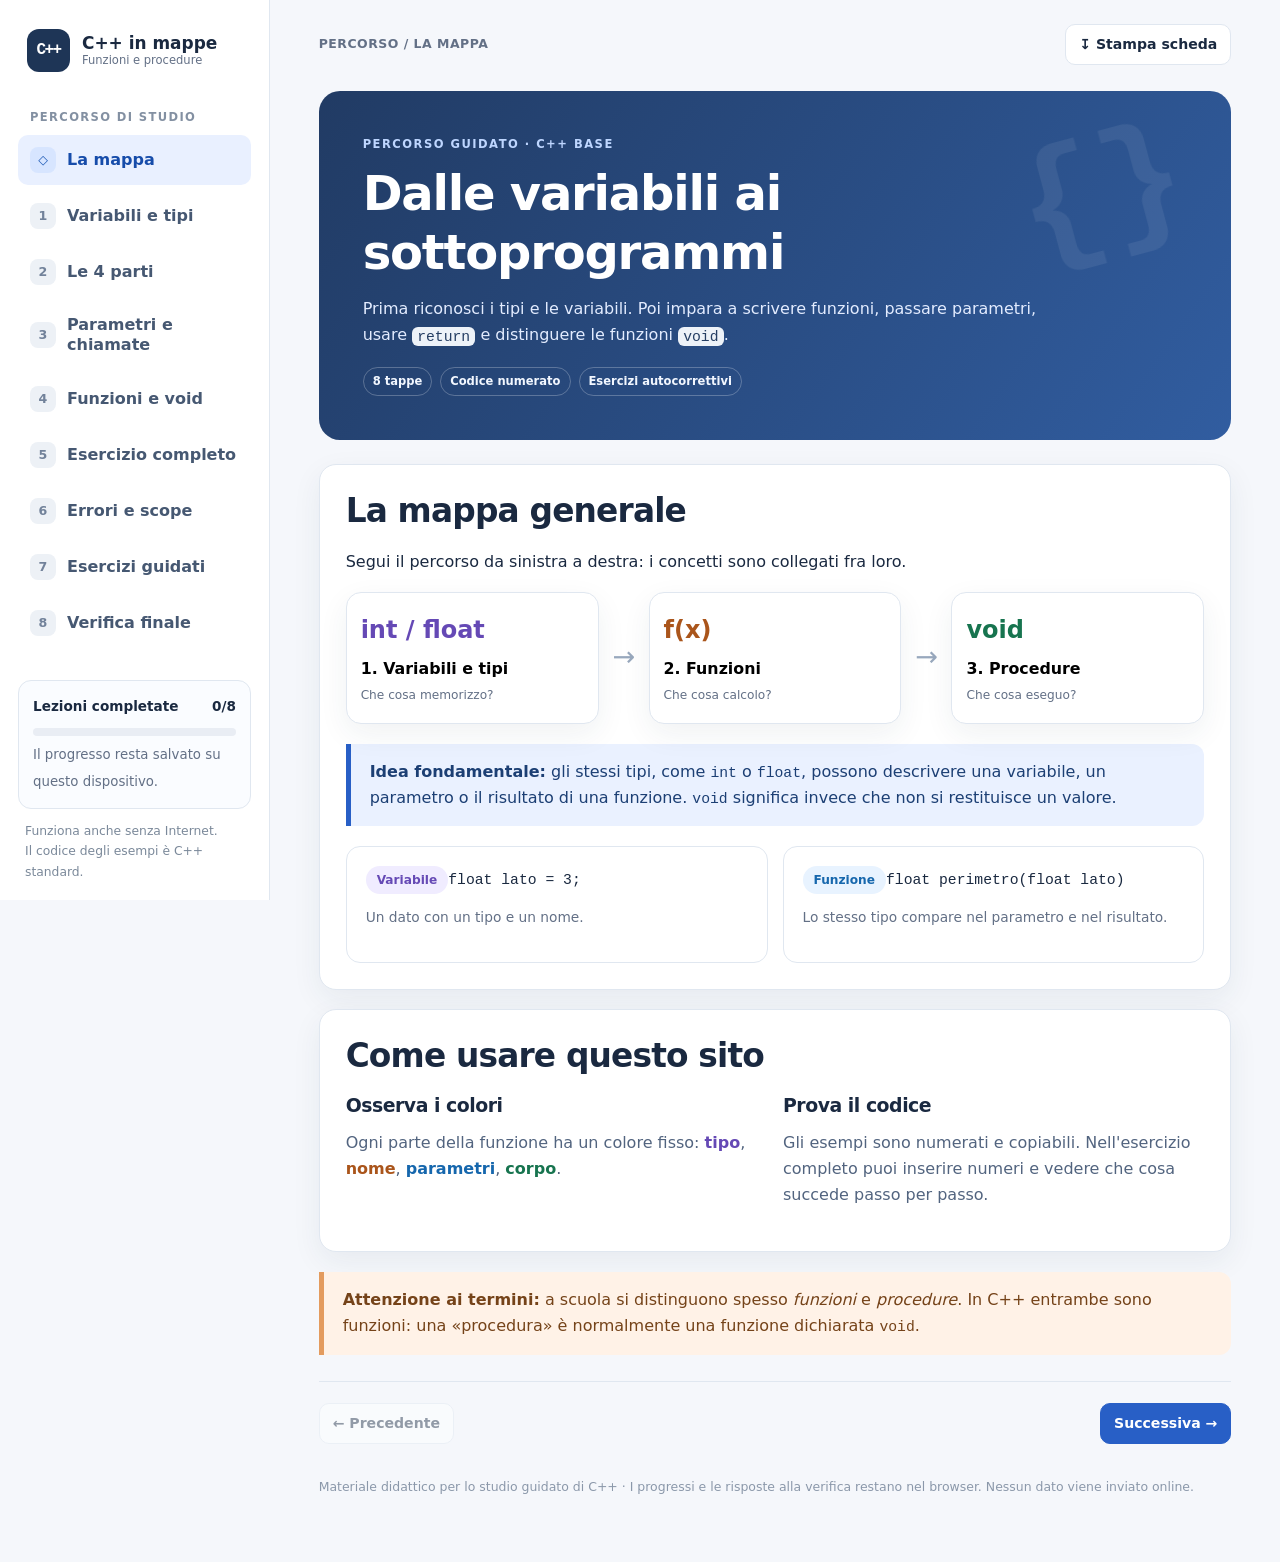
==== index.html @ d422c5aa "Pubblica guida didattica C++: variabili, funzioni e procedure" ====
<!doctype html>
<html lang="it">
<head>
<meta charset="utf-8">
<meta name="viewport" content="width=device-width, initial-scale=1">
<meta name="theme-color" content="#f7f9fc">
<meta name="description" content="Un percorso guidato di C++: variabili, tipi, funzioni, parametri e procedure void. Mappe, codice numerato ed esercizi.">
<title>C++ in mappe | Funzioni e procedure</title>
<style>
:root{--bg:#f5f7fb;--paper:#fff;--ink:#1a2940;--muted:#637086;--stroke:#e0e7f0;--shadow:0 10px 30px rgba(37,54,81,.065);--accent:#285fc6;--accent-soft:#e9f0ff;--purple:#6549b5;--purple-soft:#f0ecff;--orange:#aa551b;--orange-soft:#fff1e5;--blue:#1667ad;--blue-soft:#e8f3ff;--green:#17744f;--green-soft:#e5f7ee;--red:#aa3447;--red-soft:#ffedf0;--code:#18253b;--code-ink:#ecf2ff;--radius:17px}
*{box-sizing:border-box}html{scroll-behavior:smooth}body{margin:0;background:var(--bg);color:var(--ink);font:16px/1.65 system-ui,-apple-system,"Segoe UI",Arial,sans-serif}button,input{font:inherit}button{cursor:pointer}button:focus-visible,a:focus-visible,summary:focus-visible,input:focus-visible{outline:3px solid #72a0ff;outline-offset:3px}a{color:var(--accent)}p{margin:0 0 1em}h1,h2,h3{line-height:1.23;letter-spacing:-.025em}h1{font-size:clamp(2rem,4vw,3rem);margin:.2em 0 .3em}h2{font-size:clamp(1.52rem,2.6vw,2.05rem);margin:0 0 .55em}h3{font-size:1.18rem;margin:0 0 .65em}small{color:var(--muted)}code{font-family:ui-monospace,SFMono-Regular,Consolas,"Liberation Mono",monospace;font-size:.92em}p code,li code,.tip code{padding:.13em .35em;background:#edf2f8;border-radius:6px;color:#253e63}strong{font-weight:750}
.layout{display:grid;grid-template-columns:270px minmax(0,1fr);min-height:100vh;max-width:1640px;margin:auto}.sidebar{background:#fff;border-right:1px solid var(--stroke);position:sticky;top:0;height:100vh;display:flex;flex-direction:column;padding:25px 18px 18px;overflow:auto}.brand{display:flex;align-items:center;gap:12px;font-weight:800;font-size:1.06rem;line-height:1.2;padding:4px 9px 18px}.logo{display:grid;place-items:center;background:#1e3556;color:#fff;border-radius:12px;width:43px;height:43px;font-family:ui-monospace,Consolas,monospace;font-size:1rem;letter-spacing:-.1em}.muted{color:var(--muted)}.eyebrow{text-transform:uppercase;letter-spacing:.13em;color:#577093;font-size:.72rem;font-weight:850}.menu-label{padding:18px 12px 8px;font-size:.72rem;letter-spacing:.12em;color:#8390a2;font-weight:800;text-transform:uppercase}.nav{display:grid;gap:6px}.nav-button{border:0;background:transparent;color:#465872;width:100%;text-align:left;padding:12px 12px;display:flex;gap:11px;align-items:center;border-radius:10px;line-height:1.28;font-weight:650}.nav-button:hover{background:#f0f4fa}.nav-button[aria-current="page"]{background:var(--accent-soft);color:#164caa}.step-num{display:grid;place-items:center;flex:none;border-radius:8px;background:#edf1f6;width:26px;height:26px;font-size:.79rem;color:#72829a;font-weight:800}.nav-button[aria-current="page"] .step-num{background:#d7e5ff;color:#1c59b5}.nav-button.done .step-num{background:#dff6e8;color:#197345}.progress-card{margin-top:auto;border:1px solid var(--stroke);border-radius:13px;padding:14px;background:#fafcff}.progress-head{display:flex;justify-content:space-between;align-items:center;font-size:.85rem;font-weight:750}.meter{height:8px;background:#e9edf4;border-radius:20px;overflow:hidden;margin:11px 0 5px}.meter>span{display:block;background:linear-gradient(90deg,#5489ec,#24a67d);height:100%;width:0;transition:width .25s}.sidebar-bottom{font-size:.77rem;padding:12px 7px 0;color:#7b899a}
.main{min-width:0;padding:22px clamp(16px,3.8vw,65px) 65px}.topbar{height:45px;display:flex;align-items:center;justify-content:space-between;gap:14px;max-width:1010px;margin:0 auto 24px}.breadcrumbs{font-size:.78rem;color:var(--muted);font-weight:700;letter-spacing:.04em}.button[hidden]{display:none!important}.button{border:1px solid var(--stroke);background:#fff;color:var(--ink);border-radius:10px;padding:8px 13px;font-weight:700;font-size:.88rem;display:inline-flex;align-items:center;justify-content:center;gap:8px}.button:hover{border-color:#95b0db;background:#f8fbff}.button.primary{background:#285fc6;color:#fff;border-color:#285fc6}.button.primary:hover{background:#1c4eaa}.button.soft{background:var(--accent-soft);color:#174eac;border-color:transparent}.button.success{background:#e4f8eb;border-color:#afe0be;color:#166c41}.button:disabled{opacity:.45;cursor:not-allowed}.content{max-width:1010px;margin:auto}.lesson[hidden]{display:none}.hero{background:linear-gradient(125deg,#213b64,#315da0);border-radius:21px;padding:clamp(22px,4vw,44px);color:#fff;position:relative;overflow:hidden;margin-bottom:24px}.hero:after{content:"{}";font:700 140px/1 ui-monospace,Consolas,monospace;opacity:.07;position:absolute;right:5%;top:10%;transform:rotate(-15deg);pointer-events:none}.hero .eyebrow{color:#bed6ff}.hero h1{max-width:700px}.hero p{max-width:680px;color:#e3ecff;margin:0}.hero.plain{background:#fff;color:var(--ink);border:1px solid var(--stroke);box-shadow:var(--shadow)}.hero.plain .eyebrow{color:#5578ac}.hero.plain p{color:var(--muted)}.hero.plain:after{color:#315da0}.tag-row{display:flex;gap:8px;flex-wrap:wrap;margin-top:18px}.tag{font-size:.72rem;font-weight:750;display:inline-block;border:1px solid rgba(255,255,255,.25);padding:4px 9px;border-radius:20px;color:#f2f7ff}.hero.plain .tag{border-color:#d5e1f3;color:#4c648b}
.card{background:var(--paper);border:1px solid var(--stroke);border-radius:var(--radius);padding:clamp(16px,2.6vw,26px);box-shadow:var(--shadow);margin:0 0 19px}.card>p:last-child{margin-bottom:0}.card.subtle{background:#fbfcfe}.card h3+ p{color:#52647f}.card-grid{display:grid;grid-template-columns:repeat(2,minmax(0,1fr));gap:16px}.card-grid>.card{margin:0}.strip{border-left:5px solid var(--accent);padding:15px 19px;background:#eaf1ff;border-radius:0 12px 12px 0;margin:20px 0;color:#1c3f74}.strip.orange{border-left-color:#e39b5e;background:#fff2e7;color:#754319}.strip.green{border-left-color:#3ca879;background:#e9f8ef;color:#235c40}.strip.red{border-left-color:#d26a79;background:#fff0f2;color:#873648}.strip p:last-child{margin:0}.section-kicker{font-size:.8rem;font-weight:850;color:#647999;letter-spacing:.06em;margin:24px 0 8px;text-transform:uppercase}.section-title{margin:22px 0 15px}.flowmap{display:grid;grid-template-columns:1fr 36px 1fr 36px 1fr;align-items:stretch;gap:7px}.mapnode{border:1px solid var(--stroke);border-radius:15px;padding:17px 14px;background:#fff;text-align:center;display:flex;flex-direction:column;justify-content:center;min-height:132px;text-decoration:none;box-shadow:var(--shadow);transition:transform .15s,border-color .15s}.mapnode:hover{transform:translateY(-3px);border-color:#93b3e6}.mapnode b{font-size:.99rem;margin:5px 0}.mapnode small{line-height:1.4;font-size:.76rem}.mapicon{font-size:1.5rem;font-weight:800}.arrow{display:grid;place-items:center;font-size:1.7rem;color:#98a8bd}.two-branches{display:grid;grid-template-columns:1fr 1fr;gap:15px}.branch{border:1px solid var(--stroke);border-radius:14px;padding:19px;background:#fff}.branch .pill{margin-bottom:12px}.pill{display:inline-block;border-radius:99px;padding:4px 11px;font-size:.76rem;font-weight:800}.pill.purple{background:var(--purple-soft);color:var(--purple)}.pill.orange{background:var(--orange-soft);color:var(--orange)}.pill.blue{background:var(--blue-soft);color:var(--blue)}.pill.green{background:var(--green-soft);color:var(--green)}.pill.red{background:var(--red-soft);color:var(--red)}
.type-row{display:grid;grid-template-columns:115px 1fr 1.1fr;gap:10px;align-items:center;padding:11px 0;border-top:1px solid var(--stroke);font-size:.91rem}.type-row:first-of-type{border-top:0}.type-name{font:750 .98rem ui-monospace,Consolas,monospace;color:var(--purple)}.type-row code{color:#3f5574;word-break:break-word}.compare-table{width:100%;border-collapse:collapse;font-size:.93rem}.compare-table th{text-align:left;color:#60738d;padding:11px;background:#f2f5fa}.compare-table td{padding:11px;border-bottom:1px solid var(--stroke);vertical-align:top}.compare-table tr:last-child td{border:0}.compare-table th:first-child{border-radius:8px 0 0 8px}.compare-table th:last-child{border-radius:0 8px 8px 0}
.code-panel{background:var(--code);color:var(--code-ink);border-radius:13px;overflow:hidden;margin:14px 0;min-width:0}.code-toolbar{display:flex;align-items:center;justify-content:space-between;gap:12px;border-bottom:1px solid #34435d;padding:9px 14px;color:#b3c2da;font:.76rem ui-monospace,Consolas,monospace}.copy-btn{border:1px solid #50617c;background:#2c3d58;color:#ecf2ff;padding:5px 9px;border-radius:7px;font:700 .75rem system-ui,sans-serif}.copy-btn:hover{background:#405676}.code-scroll{overflow:auto;padding:11px 0 13px}.code-lines{display:table;min-width:100%;border-spacing:0;font: .88rem/1.73 ui-monospace,SFMono-Regular,Consolas,"Liberation Mono",monospace;tab-size:4}.code-line{display:table-row}.code-line .line-no{display:table-cell;user-select:none;text-align:right;min-width:49px;padding:0 15px 0 8px;color:#7d90ad;border-right:1px solid #34435d}.code-line .code-text{display:table-cell;padding:0 22px 0 17px;white-space:pre}.code-line.hl .code-text{background:rgba(91,148,255,.14);box-shadow:inset 3px 0 #79a7ff}.syntax-type{color:#d6b1ff}.syntax-kw{color:#ffb879}.syntax-fn{color:#80d7f3}.syntax-num{color:#ffd278}.syntax-string{color:#b8e889}.syntax-comment{color:#8ea0ba;font-style:italic}.syntax-pre{color:#ffc38c}
.anatomy{overflow-x:auto;padding:13px 0}.signature{font:700 clamp(.89rem,1.85vw,1.28rem)/2 ui-monospace,Consolas,monospace;white-space:nowrap;display:inline-flex;align-items:center;gap:6px}.sig-piece{border-radius:9px;padding:4px 8px;display:inline-block}.sig-piece small{font:800 .7rem system-ui,sans-serif;margin:0 6px 0 0;background:#fff;border-radius:5px;padding:2px 6px}.sig-return{background:var(--purple-soft);color:var(--purple)}.sig-name{background:var(--orange-soft);color:var(--orange)}.sig-params{background:var(--blue-soft);color:var(--blue)}.sig-body{background:var(--green-soft);color:var(--green)}.anatomy-legend{display:grid;grid-template-columns:repeat(2,minmax(0,1fr));gap:12px;margin:15px 0 0}.legend-item{padding:12px;border:1px solid var(--stroke);border-radius:11px;background:#fff}.legend-item strong{display:block;margin-bottom:3px}.legend-item p{font-size:.86rem;margin:0;color:#596b84}.icon-index{display:inline-grid;place-items:center;width:25px;height:25px;border-radius:8px;font-weight:800;font-size:.79rem;margin-right:7px}.legend-purple .icon-index{color:var(--purple);background:var(--purple-soft)}.legend-orange .icon-index{color:var(--orange);background:var(--orange-soft)}.legend-blue .icon-index{color:var(--blue);background:var(--blue-soft)}.legend-green .icon-index{color:var(--green);background:var(--green-soft)}
.trace{display:flex;flex-wrap:wrap;gap:8px;align-items:center;margin:15px 0}.trace span{border:1px solid var(--stroke);padding:9px 12px;border-radius:9px;background:#fff;font-size:.83rem;font-weight:750}.trace .arr{background:transparent;border:0;color:#8ca0bb;padding:2px;font-size:1.35rem}.trace strong{color:#0d6196}.twin-code{display:grid;grid-template-columns:minmax(0,1fr) minmax(0,1fr);gap:16px}.twin-code .code-panel{margin-top:6px}.twin-code .code-lines{font-size:.79rem}.twin-code>.card{min-width:0}.notice{font-size:.86rem;color:var(--muted)}
.checklist{margin:8px 0;padding-left:23px}.checklist li{margin:9px 0}.callout-symbol{font-size:1.05rem;font-weight:900;margin-right:8px}.faq details,.exercise details{border:1px solid var(--stroke);border-radius:12px;background:#fff;margin:9px 0;overflow:hidden}.faq summary,.exercise summary{cursor:pointer;padding:13px 15px;font-weight:750;list-style:none;display:flex;justify-content:space-between;gap:12px}.faq summary::-webkit-details-marker,.exercise summary::-webkit-details-marker{display:none}.faq summary::after,.exercise summary::after{content:"＋";color:#6984ac;font-weight:850}.faq details[open] summary::after,.exercise details[open] summary::after{content:"−"}.faq details>div,.exercise details>div{padding:0 15px 14px;color:#4e617d}.example-step{display:flex;gap:12px;margin:15px 0}.round-num{display:grid;place-items:center;flex:none;width:32px;height:32px;background:#e8efff;color:#1d54b0;border-radius:10px;font-weight:850}.example-step p{margin:4px 0 0;color:#52647e}
.sim-form{display:grid;grid-template-columns:repeat(2,1fr) auto;gap:12px;align-items:end}.sim-form label{display:grid;gap:5px;color:#52647e;font-size:.83rem;font-weight:760}.sim-form input{background:#fff;border:1px solid #bfcad9;border-radius:9px;padding:10px;width:100%;min-width:0}.sim-output{margin-top:15px;border:1px dashed #a7bad6;background:#f5f9ff;border-radius:11px;padding:16px;min-height:72px}.sim-output code{display:block;line-height:1.7}.exercise-num{color:#5674a7;font-weight:850;font-size:.78rem;text-transform:uppercase;letter-spacing:.08em;margin-bottom:7px}.exercise{margin:16px 0;padding:20px;background:#fff;border:1px solid var(--stroke);border-radius:14px}.exercise h3{margin-bottom:8px}.exercise details>div .code-panel{margin-top:5px}.answers{display:grid;gap:14px}.quiz-card{border:1px solid var(--stroke);border-radius:14px;background:#fff;padding:18px}.quiz-card h3{font-size:1.02rem;line-height:1.5}.answers-group{display:grid;gap:8px}.answer{width:100%;border:1px solid #d5dfeb;background:#fff;color:#334966;padding:11px 12px;text-align:left;border-radius:10px;display:flex;align-items:flex-start;gap:10px;line-height:1.45}.answer:hover:not(:disabled){border-color:#739ad4;background:#f5f9ff}.answer .letter{flex:none;border-radius:6px;background:#eef2f8;font-weight:850;font-size:.78rem;width:23px;height:23px;display:grid;place-items:center}.answer.selected.good{border-color:#6fb78d;background:#e9f8ef;color:#1b6440}.answer.selected.bad{border-color:#d69aa4;background:#fff0f2;color:#8b3040}.answer.correct-unselected{border-color:#b9ddc7;border-style:dashed}.feedback{margin:12px 0 0;font-size:.86rem;font-weight:650}.feedback.good{color:#19734c}.feedback.bad{color:#a03948}.score{padding:15px;background:#eaf3ff;border-radius:12px;display:none;margin:14px 0;font-weight:750}.score.visible{display:block}.lesson-actions{display:flex;justify-content:space-between;gap:12px;flex-wrap:wrap;align-items:center;border-top:1px solid var(--stroke);padding:21px 0;margin-top:26px}.lesson-actions .right{display:flex;gap:10px;flex-wrap:wrap}.footnote{color:#8b98aa;font-size:.78rem;margin:12px 0 0}.hidden{display:none!important}
@media(max-width:1030px){.layout{grid-template-columns:215px minmax(0,1fr)}.sidebar{padding:21px 10px}.main{padding:19px 19px 48px}.card-grid{gap:12px}.flowmap{grid-template-columns:1fr 25px 1fr 25px 1fr}}@media(max-width:760px){.layout{display:block}.sidebar{position:sticky;z-index:5;top:0;height:auto;overflow:visible;padding:8px 12px;border-bottom:1px solid var(--stroke);box-shadow:0 3px 16px rgba(18,33,55,.06)}.brand{padding:3px 2px 8px;font-size:.93rem}.logo{height:33px;width:33px;border-radius:9px}.menu-label,.sidebar-bottom,.progress-card{display:none}.nav{display:flex;overflow-x:auto;gap:5px;scrollbar-width:thin;padding-bottom:3px}.nav-button{min-width:max-content;padding:9px 10px;font-size:.78rem}.step-num{width:20px;height:20px;font-size:.7rem}.main{padding:14px 13px 44px}.topbar{margin-bottom:12px}.breadcrumbs{font-size:.7rem}.hero{margin-bottom:15px;border-radius:16px}.hero:after{font-size:96px;top:20%}.card{margin-bottom:13px}.card-grid,.twin-code{grid-template-columns:1fr}.flowmap{display:flex;flex-direction:column;gap:6px}.mapnode{min-height:82px}.arrow{transform:rotate(90deg)}.anatomy-legend,.two-branches{grid-template-columns:1fr}.compare-table{display:block;max-width:100%;overflow-x:auto}.compare-table th,.compare-table td{min-width:112px}.type-row{grid-template-columns:85px 1fr;gap:4px}.type-row code{grid-column:2}.sim-form{grid-template-columns:1fr 1fr}.sim-form button{grid-column:1/-1}.signature{font-size:.82rem;gap:3px}.sig-piece{padding:3px 5px}.sig-piece small{margin-right:3px;padding:1px 4px}.lesson-actions .right{width:100%}.lesson-actions .right button{flex:1}.code-lines{font-size:.79rem}.hero.plain:after{display:none}}@media(prefers-reduced-motion:reduce){html{scroll-behavior:auto}*{transition:none!important}}
</style>
</head>
<body>
<div class="layout">
<aside class="sidebar" aria-label="Navigazione delle lezioni">
  <div class="brand"><div class="logo" aria-hidden="true">C++</div><div>C++ in mappe <div class="muted" style="font-size:.72rem;font-weight:500">Funzioni e procedure</div></div></div>
  <div class="menu-label">Percorso di studio</div>
  <nav class="nav" id="nav"></nav>
  <div class="progress-card"><div class="progress-head"><span>Lezioni completate</span><span id="progressText">0/8</span></div><div class="meter"><span id="progressBar"></span></div><small>Il progresso resta salvato su questo dispositivo.</small></div>
  <div class="sidebar-bottom">Funziona anche senza Internet.<br>Il codice degli esempi è C++ standard.</div>
</aside>
<main class="main"><div class="topbar"><span class="breadcrumbs" id="crumb">PERCORSO / MAPPA</span><button class="button" id="printBtn" type="button" title="Stampa o salva come PDF">↧ Stampa scheda</button></div>
<div class="content">
<section class="lesson" id="lesson-mappa" data-title="La mappa" data-short="La mappa">
 <div class="hero"><div class="eyebrow">Percorso guidato · C++ base</div><h1>Dalle variabili ai sottoprogrammi</h1><p>Prima riconosci i tipi e le variabili. Poi impara a scrivere funzioni, passare parametri, usare <code>return</code> e distinguere le funzioni <code>void</code>.</p><div class="tag-row"><span class="tag">8 tappe</span><span class="tag">Codice numerato</span><span class="tag">Esercizi autocorrettivi</span></div></div>
 <div class="card"><h2>La mappa generale</h2><p>Segui il percorso da sinistra a destra: i concetti sono collegati fra loro.</p>
 <div class="flowmap"><button class="mapnode" type="button" data-go="variabili"><span class="mapicon" style="color:var(--purple)">int / float</span><b>1. Variabili e tipi</b><small>Che cosa memorizzo?</small></button><div class="arrow" aria-hidden="true">→</div><button class="mapnode" type="button" data-go="anatomia"><span class="mapicon" style="color:var(--orange)">f(x)</span><b>2. Funzioni</b><small>Che cosa calcolo?</small></button><div class="arrow" aria-hidden="true">→</div><button class="mapnode" type="button" data-go="procedure"><span class="mapicon" style="color:var(--green)">void</span><b>3. Procedure</b><small>Che cosa eseguo?</small></button></div>
 <div class="strip"><strong>Idea fondamentale:</strong> gli stessi tipi, come <code>int</code> o <code>float</code>, possono descrivere una variabile, un parametro o il risultato di una funzione. <code>void</code> significa invece che non si restituisce un valore.</div>
 <div class="two-branches"><div class="branch"><span class="pill purple">Variabile</span><code>float lato = 3;</code><p class="notice">Un dato con un tipo e un nome.</p></div><div class="branch"><span class="pill blue">Funzione</span><code>float perimetro(float lato)</code><p class="notice">Lo stesso tipo compare nel parametro e nel risultato.</p></div></div></div>
 <div class="card"><h2>Come usare questo sito</h2><div class="card-grid"><div><h3>Osserva i colori</h3><p>Ogni parte della funzione ha un colore fisso: <strong style="color:var(--purple)">tipo</strong>, <strong style="color:var(--orange)">nome</strong>, <strong style="color:var(--blue)">parametri</strong>, <strong style="color:var(--green)">corpo</strong>.</p></div><div><h3>Prova il codice</h3><p>Gli esempi sono numerati e copiabili. Nell'esercizio completo puoi inserire numeri e vedere che cosa succede passo per passo.</p></div></div></div>
 <div class="strip orange"><strong>Attenzione ai termini:</strong> a scuola si distinguono spesso <em>funzioni</em> e <em>procedure</em>. In C++ entrambe sono funzioni: una «procedura» è normalmente una funzione dichiarata <code>void</code>.</div>
</section>

<section class="lesson" id="lesson-variabili" data-title="Variabili e tipi" data-short="Variabili e tipi" hidden>
 <div class="hero plain"><div class="eyebrow">Tappa 1 di 8</div><h1>Variabili e tipi</h1><p>Il tipo indica quale genere di dato contiene una variabile. Il nome serve per ritrovarla nel programma.</p></div>
 <div class="card"><h2>Come si dichiara una variabile?</h2><div class="signature" aria-label="tipo, nome, uguale valore, punto e virgola"><span class="sig-piece sig-return"><small>1</small>float</span><span class="sig-piece sig-name"><small>2</small>lato</span><span> = 3.0f;</span></div><div class="anatomy-legend"><div class="legend-item legend-purple"><strong><span class="icon-index">1</span> Tipo</strong><p><code>float</code> indica un numero decimale.</p></div><div class="legend-item legend-orange"><strong><span class="icon-index">2</span> Nome</strong><p><code>lato</code> è il nome scelto per la variabile.</p></div></div><div class="strip green"><strong>Una sola dichiarazione nello stesso ambito:</strong> non puoi scrivere due volte <code>float lato;</code> nello stesso blocco. Puoi invece cambiarne il valore con <code>lato = 5.0f;</code>.</div></div>
 <div class="card"><h2>I tipi principali</h2><p>Tutti questi tipi possono essere usati per <strong>variabili</strong>, <strong>parametri</strong> e, quando appropriato, <strong>valori di ritorno</strong>.</p>
 <div class="type-row"><span class="type-name">int</span><span>Numero intero</span><code>int eta = 16;</code></div>
 <div class="type-row"><span class="type-name">float</span><span>Numero decimale</span><code>float lato = 3.5f;</code></div>
 <div class="type-row"><span class="type-name">double</span><span>Decimale con più precisione</span><code>double prezzo = 12.75;</code></div>
 <div class="type-row"><span class="type-name">bool</span><span>Vero o falso</span><code>bool acceso = true;</code></div>
 <div class="type-row"><span class="type-name">char</span><span>Un carattere</span><code>char iniziale = 'A';</code></div>
 <div class="type-row"><span class="type-name">string</span><span>Testo</span><code>string nome = "Luca";</code></div>
 <div class="strip"><code>string</code> richiede <code>#include &lt;string&gt;</code> e, negli esempi, <code>using namespace std;</code> oppure il nome completo <code>std::string</code>. Le stringhe usano doppi apici; i <code>char</code> apici singoli.</div></div>
 <div class="card"><h2>Dichiarazioni e assegnazioni</h2><div class="code-mount" data-code="variabili"></div><p>La virgola consente di dichiarare più variabili dello stesso tipo. Per iniziare è spesso più leggibile scriverne una per riga.</p></div>
 <div class="card"><h2>Il collegamento con le funzioni</h2><div class="compare-table-wrap"><table class="compare-table"><thead><tr><th>Ruolo</th><th>Esempio</th><th>Che cosa significa</th></tr></thead><tbody><tr><td>Variabile</td><td><code>float lato;</code></td><td>Conserva un numero.</td></tr><tr><td>Parametro</td><td><code>float lato</code></td><td>Riceve un numero quando chiami la funzione.</td></tr><tr><td>Risultato</td><td><code>float perimetro(...)</code></td><td>La funzione restituisce un numero.</td></tr></tbody></table></div></div>
</section>

<section class="lesson" id="lesson-anatomia" data-title="Le 4 parti della funzione" data-short="Le 4 parti" hidden>
 <div class="hero plain"><div class="eyebrow">Tappa 2 di 8</div><h1>Le 4 parti di una funzione</h1><p>Una funzione è un blocco di codice con un nome: quando la chiami, esegue un compito.</p></div>
 <div class="card"><h2>Impara a riconoscerle</h2><div class="anatomy"><div class="signature"><span class="sig-piece sig-return"><small>1</small>float</span><span class="sig-piece sig-name"><small>2</small>perimetro</span><span class="sig-piece sig-params"><small>3</small>(float lato)</span><span class="sig-piece sig-body"><small>4</small>{ ... }</span></div></div>
 <div class="anatomy-legend"><div class="legend-item legend-purple"><strong><span class="icon-index">1</span> Tipo restituito</strong><p>Che tipo di valore arriva all'esterno: qui <code>float</code>.</p></div><div class="legend-item legend-orange"><strong><span class="icon-index">2</span> Nome</strong><p>Serve a chiamare la funzione: <code>perimetro</code>.</p></div><div class="legend-item legend-blue"><strong><span class="icon-index">3</span> Parametri formali</strong><p>Sono gli ingressi, indicati come <code>tipo nome</code>, separati da virgole.</p></div><div class="legend-item legend-green"><strong><span class="icon-index">4</span> Corpo</strong><p>È il codice tra <code>{</code> e <code>}</code>; se necessario usa <code>return</code>.</p></div></div></div>
 <div class="card"><h2>Esempio: perimetro di un triangolo equilatero</h2><div class="code-mount" data-code="perimetro"></div><div class="trace"><span>Chiamata: <code>perimetro(4.0f)</code></span><span class="arr">→</span><span><code>lato = 4</code></span><span class="arr">→</span><span><code>return 4 * 3</code></span><span class="arr">→</span><span><strong>12</strong></span></div><div class="strip green"><code>return</code> restituisce un valore alla parte di programma che ha chiamato la funzione. Non lo stampa automaticamente.</div></div>
 <div class="card"><h2>Posso usare altri tipi?</h2><p>Sì. Il tipo scritto prima del nome dice quale valore restituirà la funzione.</p><div class="code-mount" data-code="tipiFunzioni"></div><p class="notice">Nota: <code>string</code> è un tipo della libreria standard; <code>void</code> è utilizzato per funzioni che non restituiscono un valore.</p></div>
</section>

<section class="lesson" id="lesson-parametri" data-title="Parametri e chiamate" data-short="Parametri e chiamate" hidden>
 <div class="hero plain"><div class="eyebrow">Tappa 3 di 8</div><h1>Parametri formali e argomenti</h1><p>La funzione definisce quali dati ricevere. La chiamata fornisce i valori effettivi.</p></div>
 <div class="card"><h2>Due nomi diversi per due ruoli</h2><div class="two-branches"><div class="branch"><span class="pill blue">Nella definizione</span><div><code>float perimetro(float lato)</code></div><p class="notice"><code>lato</code> è il <strong>parametro formale</strong>.</p></div><div class="branch"><span class="pill orange">Nella chiamata</span><div><code>perimetro(5.0f)</code></div><p class="notice"><code>5.0f</code> è l'<strong>argomento</strong> (o parametro attuale).</p></div></div>
 <div class="trace"><span>Argomento <code>5.0f</code></span><span class="arr">→</span><span>Parametro <code>lato</code> riceve 5</span><span class="arr">→</span><span>Risultato <code>15</code></span></div>
 <p>Nel normale <strong>passaggio per valore</strong>, una copia del valore dell'argomento viene assegnata al parametro: modificare il parametro non modifica la variabile originale.</p></div>
 <div class="card"><h2>Da zero a più parametri</h2><div class="code-mount" data-code="parametri"></div><div class="strip"><strong>Regola:</strong> nella definizione ogni parametro richiede il suo tipo: <code>int somma(int a, int b)</code> è corretto; <code>int somma(int a, b)</code> non lo è.</div></div>
 <div class="card"><h2>Dove scrivo la funzione?</h2><p>Puoi <strong>definirla prima di <code>main</code></strong>, oppure scrivere il <strong>prototipo</strong> prima di <code>main</code> e la definizione dopo.</p><div class="code-mount" data-code="prototipo"></div><p><strong>Prototipo:</strong> termina con <code>;</code> e non contiene il corpo. <strong>Definizione:</strong> contiene <code>{ ... }</code>.</p></div>
</section>

<section class="lesson" id="lesson-procedure" data-title="Funzioni e procedure" data-short="Funzioni e void" hidden>
 <div class="hero plain"><div class="eyebrow">Tappa 4 di 8</div><h1>Funzione o «procedura»?</h1><p>Nella terminologia scolastica una funzione restituisce un valore, mentre una procedura esegue azioni. In C++ la «procedura» si scrive come funzione <code>void</code>.</p></div>
 <div class="twin-code"><div class="card"><span class="pill purple">Restituisce un valore</span><h3>Funzione <code>float</code></h3><div class="code-mount" data-code="soloFunzione"></div><p class="notice">Puoi usare il risultato in una variabile o in un'espressione.</p></div><div class="card"><span class="pill green">Non restituisce valori</span><h3>Funzione <code>void</code></h3><div class="code-mount" data-code="soloProcedura"></div><p class="notice">Stampa direttamente il risultato. Non può essere usata come se producesse un numero.</p></div></div>
 <div class="card"><h2>Qual è la differenza vera?</h2><table class="compare-table"><thead><tr><th></th><th>Funzione con risultato</th><th>Funzione <code>void</code></th></tr></thead><tbody><tr><td>Tipo</td><td><code>float</code>, <code>int</code>, ...</td><td><code>void</code></td></tr><tr><td>Risultato con <code>return</code></td><td>Restituisce il valore</td><td>Non restituisce un valore</td></tr><tr><td>Può usare <code>cout</code>?</td><td>Sì</td><td>Sì</td></tr><tr><td>Può avere parametri?</td><td>Sì, anche zero</td><td>Sì, anche zero</td></tr><tr><td>Chiamata tipica</td><td><code>float p = perimetro(3);</code></td><td><code>stampaPerimetro(3);</code></td></tr></tbody></table></div>
 <div class="strip orange"><strong>Due precisazioni importanti.</strong> Una funzione <code>void</code> può contenere <code>return;</code> senza valore, per interrompere l'esecuzione: non è obbligatorio. E «una funzione ha sempre un solo output» è solo una semplificazione iniziale: in C++ esistono anche i riferimenti e altri modi per produrre più risultati.</div>
 <div class="card faq"><h2>Domande frequenti</h2><details><summary>Una funzione <code>float</code> può stampare con <code>cout</code>?</summary><div>Sì. Il tipo di ritorno dice soltanto quale valore viene restituito con <code>return</code>. Stampare ed effettuare un <code>return</code> sono azioni diverse.</div></details><details><summary>Una funzione <code>void</code> può calcolare qualcosa?</summary><div>Sì. Può usare variabili locali e fare calcoli, ma non restituisce direttamente il risultato come valore. Può, per esempio, visualizzarlo con <code>cout</code>.</div></details><details><summary>Posso scrivere <code>float x = stampaPerimetro(3);</code>?</summary><div>No, se <code>stampaPerimetro</code> è <code>void</code>: la chiamata non produce un valore assegnabile a <code>x</code>.</div></details></div>
</section>

<section class="lesson" id="lesson-completo" data-title="Due funzioni e una procedura" data-short="Esercizio completo" hidden>
 <div class="hero plain"><div class="eyebrow">Tappa 5 di 8</div><h1>2 funzioni + 1 procedura</h1><p>Un programma completo: leggi base e altezza di un rettangolo, calcola area e perimetro, poi visualizzali.</p></div>
 <div class="card"><h2>Prima la mappa, poi il codice</h2><div class="flowmap"><div class="mapnode"><span class="mapicon" style="color:var(--blue)">cin</span><b>main</b><small>Legge base e altezza</small></div><div class="arrow">→</div><div class="mapnode"><span class="mapicon" style="color:var(--purple)">2 × double</span><b>Due funzioni</b><small>Restituiscono area e perimetro</small></div><div class="arrow">→</div><div class="mapnode"><span class="mapicon" style="color:var(--green)">void</span><b>Una procedura</b><small>Stampa i risultati</small></div></div>
 <div class="card-grid" style="margin-top:16px"><div><span class="pill purple">Funzione 1</span><div><code>double areaRettangolo(double base, double altezza)</code></div></div><div><span class="pill purple">Funzione 2</span><div><code>double perimetroRettangolo(double base, double altezza)</code></div></div><div><span class="pill green">Procedura</span><div><code>void mostraRisultati(double area, double perimetro)</code></div></div><div><span class="pill blue">Main</span><div>Chiama prima le due funzioni, poi la procedura.</div></div></div></div>
 <div class="card"><h2>Codice completo, numerato</h2><p>Puoi copiare questo esempio in un compilatore C++: è un programma completo.</p><div class="code-mount" data-code="completo"></div><div class="strip green"><strong>Ordine delle operazioni:</strong> <code>cin</code> legge → le due funzioni usano <code>return</code> → <code>main</code> memorizza i due risultati → la funzione <code>void</code> li stampa.</div></div>
 <div class="card"><h2>Simula l'esecuzione</h2><p>Inserisci base e altezza. Il sito riproduce i calcoli e la stampa che eseguirebbe il programma (non compila C++ nel browser).</p><form class="sim-form" id="simForm"><label>Base <input id="baseInput" type="number" step="any" min="0" value="5" required></label><label>Altezza <input id="altezzaInput" type="number" step="any" min="0" value="3" required></label><button class="button primary" type="submit">▶ Esegui simulazione</button></form><div class="sim-output" id="simOutput" aria-live="polite">Premi «Esegui simulazione».</div></div>
 <div class="card"><h2>Segui ogni chiamata</h2><div class="example-step"><div class="round-num">1</div><div><strong>Parametri attuali</strong><p>Le variabili <code>base</code> e <code>altezza</code> di <code>main</code> diventano argomenti delle chiamate.</p></div></div><div class="example-step"><div class="round-num">2</div><div><strong>Parametri formali</strong><p>Le funzioni ricevono le copie dei valori nei rispettivi parametri <code>base</code> e <code>altezza</code>.</p></div></div><div class="example-step"><div class="round-num">3</div><div><strong>Valori restituiti</strong><p>I due <code>return</code> producono i numeri salvati in <code>area</code> e <code>perimetro</code> dentro <code>main</code>.</p></div></div><div class="example-step"><div class="round-num">4</div><div><strong>Visualizzazione</strong><p><code>mostraRisultati(area, perimetro)</code> riceve i valori e li stampa tramite <code>cout</code>.</p></div></div></div>
</section>

<section class="lesson" id="lesson-errori" data-title="Ambito ed errori comuni" data-short="Errori e scope" hidden>
 <div class="hero plain"><div class="eyebrow">Tappa 6 di 8</div><h1>Ambito delle variabili ed errori comuni</h1><p>Per usare bene i sottoprogrammi devi sapere dove esistono le variabili e cosa aspettarsi da <code>return</code>.</p></div>
 <div class="card"><h2>Una variabile «vive» nel proprio ambito</h2><div class="code-mount" data-code="scope"></div><p>Le due variabili chiamate <code>risultato</code> non sono la stessa variabile: una appartiene a <code>quadrato</code>, l'altra a <code>main</code>.</p><div class="strip red"><strong>Errore:</strong> non puoi usare da <code>main</code> una variabile locale dichiarata dentro <code>quadrato</code>. Devi passare i dati con i parametri e ottenere il risultato con <code>return</code>.</div></div>
 <div class="card faq"><h2>Quattro errori da evitare</h2><details><summary>1. Dimenticare il tipo di un parametro</summary><div><p>Non scrivere <code>int somma(int a, b)</code>. Scrivi <code>int somma(int a, int b)</code>.</p></div></details><details><summary>2. Restituire un numero da una funzione <code>void</code></summary><div><p><code>return 5;</code> non è valido in una funzione <code>void</code>. Puoi scrivere <code>return;</code> oppure ometterlo.</p></div></details><details><summary>3. Confondere stampare e restituire</summary><div><p><code>cout &lt;&lt; area;</code> visualizza un valore. <code>return area;</code> lo rimanda al chiamante. Non sono la stessa cosa.</p></div></details><details><summary>4. Dimenticare il punto e virgola nel prototipo</summary><div><p>Prototipo: <code>int triplo(int n);</code> (con <code>;</code>). Definizione: <code>int triplo(int n) { return n * 3; }</code> (senza <code>;</code> dopo la firma).</p></div></details></div>
 <div class="card"><h2>Promemoria: controlla queste 5 cose</h2><ol class="checklist"><li>Ho scritto il <strong>tipo</strong> prima del nome della funzione?</li><li>Ogni parametro formale ha <strong>tipo e nome</strong>?</li><li>Le istruzioni sono dentro le <strong>graffe</strong>?</li><li>Se la funzione deve restituire un risultato, uso <strong><code>return valore;</code></strong>?</li><li>La funzione è <strong>definita o dichiarata</strong> prima della chiamata?</li></ol></div>
</section>

<section class="lesson" id="lesson-esercizi" data-title="Esercizi guidati" data-short="Esercizi guidati" hidden>
 <div class="hero plain"><div class="eyebrow">Tappa 7 di 8</div><h1>Prova da solo</h1><p>Rispondi prima di aprire le soluzioni. Gli esercizi riprendono il modo in cui hai schematizzato i concetti sul foglio.</p></div>
 <div class="exercise"><div class="exercise-num">Esercizio 1 · Riconoscimento</div><h3>Indica le 4 parti della seguente funzione</h3><div class="code-mount" data-code="esercizio1"></div><p>Trova: (1) tipo restituito, (2) nome, (3) parametri formali, (4) corpo.</p><details><summary>Mostra la soluzione</summary><div><p><strong>1</strong> <code>int</code> · <strong>2</strong> <code>triplo</code> · <strong>3</strong> <code>(int numero)</code> · <strong>4</strong> <code>{ return numero * 3; }</code>.</p></div></details></div>
 <div class="exercise"><div class="exercise-num">Esercizio 2 · Traccia</div><h3>Che valore viene stampato?</h3><div class="code-mount" data-code="esercizio2"></div><details><summary>Mostra la soluzione</summary><div><p>Stampa <strong>18</strong>: <code>triplo(6)</code> restituisce <code>6 * 3</code>. La stampa avviene in <code>main</code>, non dentro <code>triplo</code>.</p></div></details></div>
 <div class="exercise"><div class="exercise-num">Esercizio 3 · Scrittura</div><h3>Scrivi una procedura che stampa il doppio di un intero</h3><p>La procedura si deve chiamare <code>stampaDoppio</code> e ricevere un parametro <code>int numero</code>. Non deve restituire valori.</p><details><summary>Mostra la soluzione</summary><div><div class="code-mount" data-code="esercizio3"></div><p>Il tipo di ritorno è <code>void</code>; il tipo del parametro è <code>int</code>.</p></div></details></div>
 <div class="exercise"><div class="exercise-num">Esercizio 4 · Progetto</div><h3>Costruisci un programma con 2 funzioni e 1 procedura</h3><p>Leggi un numero intero, calcola con due funzioni il suo <strong>doppio</strong> e il suo <strong>triplo</strong>, poi stampali usando una procedura <code>void</code>.</p><details><summary>Mostra una possibile soluzione</summary><div><div class="code-mount" data-code="esercizio4"></div></div></details></div>
</section>

<section class="lesson" id="lesson-quiz" data-title="Verifica finale" data-short="Verifica finale" hidden>
 <div class="hero plain"><div class="eyebrow">Tappa 8 di 8</div><h1>Verifica quello che hai capito</h1><p>Otto domande, correzione immediata e spiegazione. Il risultato non richiede registrazione.</p></div>
 <div id="quizContainer" class="answers"></div><div class="score" id="quizScore" aria-live="polite"></div><button type="button" class="button" id="quizReset">↻ Ricomincia la verifica</button>
</section>

<div class="lesson-actions"><button type="button" class="button" id="prevBtn">← Precedente</button><div class="right"><button type="button" class="button soft" id="doneBtn">✓ Segna come studiata</button><button type="button" class="button primary" id="nextBtn">Successiva →</button></div></div>
<p class="footnote">Materiale didattico per lo studio guidato di C++ · I progressi e le risposte alla verifica restano nel browser. Nessun dato viene inviato online.</p>
</div></main></div>
<script>
'use strict';
const lessons=[...document.querySelectorAll('.lesson')];
const nav=document.getElementById('nav');
const safeStorage={get(k){try{return localStorage.getItem(k)}catch{return null}},set(k,v){try{localStorage.setItem(k,v)}catch{}}};
const storeKey='cpp-mappe-progress-v1';
let completed=new Set(JSON.parse(safeStorage.get(storeKey)||'[]').filter(x=>x!=='mappa'&&lessons.some(y=>y.id==='lesson-'+x)));
let current='mappa';
const snippets={
 variabili:{title:'Dichiarazioni e assegnazioni',code:String.raw`#include <iostream>
#include <string>
using namespace std;

int main() {
    float a = 1.0f, b = 2.0f, c = 3.0f;
    int eta = 16;
    string nome = "Luca";

    c = a + b;   // assegnazione: non ridichiaro c
    cout << nome << ": " << c << '\n';
    return 0;
}`,hl:[5,9]},
 perimetro:{title:'Funzione e chiamata',code:String.raw`#include <iostream>
using namespace std;

float perimetro(float lato) {
    return lato * 3;
}

int main() {
    float p = perimetro(4.0f);
    cout << p << '\n';
    return 0;
}`,hl:[4,5,9]},
 tipiFunzioni:{title:'Il tipo restituito cambia, la struttura no',code:String.raw`int doppio(int n) {
    return n * 2;
}

bool maggioreDiZero(int n) {
    return n > 0;
}

double meta(double n) {
    return n / 2;
}`,hl:[1,5,9]},
 parametri:{title:'Zero, uno o due parametri',code:String.raw`int costante() {           // zero parametri
    return 10;
}

int doppio(int numero) {  // un parametro
    return numero * 2;
}

int somma(int a, int b) { // due parametri
    return a + b;
}

// Chiamate possibili:
// costante()   doppio(7)   somma(3, 4)`,hl:[1,5,9]},
 prototipo:{title:'Prototipo, main, definizione',code:String.raw`#include <iostream>
using namespace std;

int triplo(int n);  // prototipo

int main() {
    cout << triplo(4) << '\n';
    return 0;
}

int triplo(int n) {  // definizione
    return n * 3;
}`,hl:[4,7,11]},
 soloFunzione:{title:'float: restituisce',code:String.raw`float perimetro(float lato) {
    return lato * 3;
}

// Uso:
float p = perimetro(4.0f);
cout << p;`,hl:[1,2,6]},
 soloProcedura:{title:'void: stampa',code:String.raw`void stampaPerimetro(float lato) {
    cout << lato * 3;
}

// Uso:
stampaPerimetro(4.0f);`,hl:[1,2,6]},
 completo:{title:'Programma completo e compilabile',code:String.raw`#include <iostream>
using namespace std;

// PROTOTIPI
// Funzione 1
 double areaRettangolo(double base, double altezza);
// Funzione 2
 double perimetroRettangolo(double base, double altezza);
// Procedura (funzione void)
 void mostraRisultati(double area, double perimetro);

int main() {
    double base, altezza;
    cout << "Base: ";
    cin >> base;
    cout << "Altezza: ";
    cin >> altezza;

    double area = areaRettangolo(base, altezza);
    double perimetro = perimetroRettangolo(base, altezza);
    mostraRisultati(area, perimetro);
    return 0;
}

// DEFINIZIONE DELLA FUNZIONE 1
 double areaRettangolo(double base, double altezza) {
    return base * altezza;
}

// DEFINIZIONE DELLA FUNZIONE 2
 double perimetroRettangolo(double base, double altezza) {
    return 2 * (base + altezza);
}

// DEFINIZIONE DELLA PROCEDURA
 void mostraRisultati(double area, double perimetro) {
    cout << "Area: " << area << '\n';
    cout << "Perimetro: " << perimetro << '\n';
}`,hl:[6,8,10,19,20,21,27,32,37]},
 scope:{title:'Una variabile locale per ogni ambito',code:String.raw`#include <iostream>
using namespace std;

int quadrato(int n) {
    int risultato = n * n; // locale a quadrato
    return risultato;
}

int main() {
    int risultato = quadrato(4); // locale a main
    cout << risultato << '\n';
    return 0;
}`,hl:[5,6,10]},
 esercizio1:{title:'Riconosci le quattro parti',code:String.raw`int triplo(int numero) {
    return numero * 3;
}`,hl:[1,2]},
 esercizio2:{title:'Individua la stampa',code:String.raw`int triplo(int numero) {
    return numero * 3;
}

int main() {
    cout << triplo(6);
    return 0;
}`,hl:[2,6]},
 esercizio3:{title:'Soluzione: procedura',code:String.raw`#include <iostream>
using namespace std;

void stampaDoppio(int numero) {
    cout << numero * 2 << '\n';
}`,hl:[4,5]},
 esercizio4:{title:'Soluzione possibile',code:String.raw`#include <iostream>
using namespace std;

int doppio(int n) { return n * 2; }
int triplo(int n) { return n * 3; }

void mostra(int d, int t) {
    cout << "Doppio: " << d << '\n';
    cout << "Triplo: " << t << '\n';
}

int main() {
    int n;
    cin >> n;
    int d = doppio(n);
    int t = triplo(n);
    mostra(d, t);
    return 0;
}`,hl:[4,5,7,15,16,17]}
};
function escapeHTML(s){return s.replace(/[&<>"']/g,c=>({'&':'&amp;','<':'&lt;','>':'&gt;','"':'&quot;',"'":'&#39;'}[c]));}
const tokenReg=/(\/\/.*$|"(?:\\.|[^"\\])*"|'(?:\\.|[^'\\])*'|#include|\b(?:int|float|double|bool|char|void|string|return|if|else|true|false|const|using|namespace)\b|\b(?:std|cout|cin|endl)\b|\b\d+(?:\.\d+)?f?\b|\b[A-Za-z_]\w*(?=\s*\())/gm;
function highlight(line){let out='',last=0;tokenReg.lastIndex=0;for(const m of line.matchAll(tokenReg)){const t=m[0];out+=escapeHTML(line.slice(last,m.index));let c=t.startsWith('//')?'syntax-comment':t.startsWith('"')||t.startsWith("'")?'syntax-string':t==='#include'?'syntax-pre':/^(int|float|double|bool|char|void|string)$/.test(t)?'syntax-type':/^(return|if|else|true|false|const|using|namespace)$/.test(t)?'syntax-kw':/^(std|cout|cin|endl)$/.test(t)?'syntax-pre':/^\d/.test(t)?'syntax-num':'syntax-fn';out+='<span class="'+c+'">'+escapeHTML(t)+'</span>';last=m.index+t.length;if(t.startsWith('//'))break}return out+escapeHTML(line.slice(last));}
function codePanel(key){const obj=snippets[key];if(!obj)return document.createTextNode('');const wrap=document.createElement('div');wrap.className='code-panel';const bar=document.createElement('div');bar.className='code-toolbar';const label=document.createElement('span');label.textContent=obj.title;const btn=document.createElement('button');btn.type='button';btn.className='copy-btn';btn.textContent='Copia codice';btn.addEventListener('click',async()=>{let copied=false;try{await navigator.clipboard.writeText(obj.code);copied=true}catch{const a=document.createElement('textarea');a.value=obj.code;a.style.position='fixed';a.style.left='-9999px';document.body.appendChild(a);a.select();try{copied=document.execCommand('copy')}catch{}a.remove()}btn.textContent=copied?'✓ Copiato':'Seleziona manualmente';setTimeout(()=>btn.textContent='Copia codice',2000)});bar.append(label,btn);const scroller=document.createElement('div');scroller.className='code-scroll';const lines=document.createElement('div');lines.className='code-lines';obj.code.replace(/\n$/,'').split('\n').forEach((line,index)=>{let n=index+1;const row=document.createElement('div');row.className='code-line'+(obj.hl.includes(n)?' hl':'');const gutter=document.createElement('span');gutter.className='line-no';gutter.textContent=n;const code=document.createElement('span');code.className='code-text';code.innerHTML=highlight(line)||' ';row.append(gutter,code);lines.append(row)});scroller.append(lines);wrap.append(bar,scroller);return wrap}
document.querySelectorAll('[data-code]').forEach(el=>el.append(codePanel(el.dataset.code)));
function buildNav(){nav.innerHTML='';lessons.forEach((lesson,i)=>{const id=lesson.id.replace('lesson-','');const b=document.createElement('button');b.type='button';b.className='nav-button'+(completed.has(id)?' done':'');b.setAttribute('aria-current',id===current?'page':'false');const n=document.createElement('span');n.className='step-num';n.textContent=i===0?'◇':(completed.has(id)?'✓':String(i));const label=document.createElement('span');label.textContent=lesson.dataset.short;b.append(n,label);b.addEventListener('click',()=>go(id));nav.append(b)})}
function updateProgress(){document.getElementById('progressText').textContent=completed.size+'/'+(lessons.length-1);document.getElementById('progressBar').style.width=String(100*completed.size/(lessons.length-1))+'%';const done=completed.has(current);document.getElementById('doneBtn').hidden=current==='mappa';document.getElementById('doneBtn').className='button '+(done?'success':'soft');document.getElementById('doneBtn').textContent=done?'✓ Studiata (annulla)':'✓ Segna come studiata'}
function go(id){const n=lessons.findIndex(x=>x.id==='lesson-'+id);if(n<0)return;current=id;lessons.forEach((lesson,i)=>lesson.hidden=i!==n);buildNav();updateProgress();document.getElementById('crumb').textContent='PERCORSO / '+lessons[n].dataset.title.toUpperCase();document.getElementById('prevBtn').disabled=n===0;document.getElementById('nextBtn').disabled=n===lessons.length-1;document.getElementById('nextBtn').textContent=n===lessons.length-1?'Fine percorso':'Successiva →';history.replaceState(null,'','#'+id);window.scrollTo({top:0,behavior:'instant'})}
document.querySelectorAll('[data-go]').forEach(b=>b.addEventListener('click',()=>go(b.dataset.go)));
document.getElementById('prevBtn').addEventListener('click',()=>go(lessons[Math.max(0,lessons.findIndex(x=>x.id==='lesson-'+current)-1)].id.replace('lesson-','')));
document.getElementById('nextBtn').addEventListener('click',()=>go(lessons[Math.min(lessons.length-1,lessons.findIndex(x=>x.id==='lesson-'+current)+1)].id.replace('lesson-','')));
document.getElementById('doneBtn').addEventListener('click',()=>{completed.has(current)?completed.delete(current):completed.add(current);safeStorage.set(storeKey,JSON.stringify([...completed]));buildNav();updateProgress()});
document.getElementById('printBtn').addEventListener('click',()=>window.print());
const fmt=n=>Number(n.toFixed(9)).toLocaleString('it-IT',{maximumFractionDigits:9});
document.getElementById('simForm').addEventListener('submit',e=>{e.preventDefault();const base=Number(document.getElementById('baseInput').value),altezza=Number(document.getElementById('altezzaInput').value);const out=document.getElementById('simOutput');out.textContent='';if(!Number.isFinite(base)||!Number.isFinite(altezza)||base<0||altezza<0){out.textContent='Inserisci due numeri non negativi.';return}const area=base*altezza,per=2*(base+altezza);const steps=[`1 · main legge: base = ${fmt(base)}; altezza = ${fmt(altezza)}`,`2 · areaRettangolo(${fmt(base)}, ${fmt(altezza)}) restituisce ${fmt(area)}`,`3 · perimetroRettangolo(${fmt(base)}, ${fmt(altezza)}) restituisce ${fmt(per)}`,`4 · mostraRisultati(${fmt(area)}, ${fmt(per)}) stampa:`,`     Area: ${fmt(area)}`,`     Perimetro: ${fmt(per)}`];for(const s of steps){let code=document.createElement('code');code.textContent=s;out.append(code)}});
const questions=[
 {q:'In <code>float lato = 3.5f;</code>, che cosa rappresenta <code>float</code>?',choices:['Il nome della variabile','Il tipo della variabile','Il valore restituito'],correct:1,why:'Il tipo è float; lato è il nome; 3.5f è il valore iniziale.'},
 {q:'Che cosa significa il primo <code>int</code> di <code>int doppio(int numero)</code>?',choices:['La funzione restituisce un int','La funzione ha un solo parametro','Il numero deve essere positivo'],correct:0,why:'Il tipo prima del nome della funzione indica il tipo del risultato restituito.'},
 {q:'Quanti parametri formali ci sono in <code>double area(double b, double h)</code>?',choices:['Zero','Uno','Due'],correct:2,why:'b e h sono due parametri, ciascuno dichiarato con il tipo double.'},
 {q:'Nella chiamata <code>perimetro(5.0f)</code>, <code>5.0f</code> è...',choices:['Un argomento attuale','Il nome della funzione','Un tipo di dato'],correct:0,why:'5.0f è l’argomento: viene passato al parametro formale della funzione.'},
 {q:'Che cosa fa <code>return numero * 3;</code>?',choices:['Stampa il risultato','Restituisce il risultato al chiamante','Dichiara una variabile'],correct:1,why:'return restituisce il valore; non è un comando di stampa.'},
 {q:'In C++, una «procedura» viene normalmente scritta come...',choices:['Una funzione void','Una funzione int','Una variabile senza tipo'],correct:0,why:'Procedura è un nome didattico: in C++ il sottoprogramma è una funzione void.'},
 {q:'Quale <code>return</code> è consentito in una funzione <code>void</code>?',choices:['return 10;','return;','return "ciao";'],correct:1,why:'return; può uscire dalla funzione senza restituire valori.'},
 {q:'Che cosa indica il prototipo <code>int triplo(int n);</code>?',choices:['Esegue subito triplo','Dichiara firma e tipo della funzione','Stampa triplo'],correct:1,why:'Il prototipo informa il compilatore della firma della funzione; la definizione con il corpo può venire dopo.'}
];
const quizKey='cpp-mappe-quiz-v1';let quizAnswers=JSON.parse(safeStorage.get(quizKey)||'{}');
function drawQuiz(){const target=document.getElementById('quizContainer');target.textContent='';questions.forEach((q,i)=>{const card=document.createElement('div');card.className='quiz-card';const kicker=document.createElement('div');kicker.className='exercise-num';kicker.textContent='Domanda '+(i+1)+' di '+questions.length;const title=document.createElement('h3');title.innerHTML=q.q;const group=document.createElement('div');group.className='answers-group';q.choices.forEach((choice,j)=>{const b=document.createElement('button');b.type='button';b.className='answer';if(Object.prototype.hasOwnProperty.call(quizAnswers,i)){b.disabled=true;if(quizAnswers[i]===j)b.className+=' selected '+(j===q.correct?'good':'bad');else if(j===q.correct)b.className+=' correct-unselected'}const letter=document.createElement('span');letter.className='letter';letter.textContent=String.fromCharCode(65+j);const txt=document.createElement('span');txt.textContent=choice;b.append(letter,txt);b.addEventListener('click',()=>{quizAnswers[i]=j;safeStorage.set(quizKey,JSON.stringify(quizAnswers));drawQuiz()});group.append(b)});card.append(kicker,title,group);if(Object.prototype.hasOwnProperty.call(quizAnswers,i)){const feedback=document.createElement('p');feedback.className='feedback '+(quizAnswers[i]===q.correct?'good':'bad');feedback.textContent=(quizAnswers[i]===q.correct?'✓ Corretto. ':'✗ Da ripassare. ')+q.why;card.append(feedback)}target.append(card)});const count=Object.keys(quizAnswers).filter(k=>+k>=0&&+k<questions.length).length;const score=questions.reduce((s,q,i)=>s+(quizAnswers[i]===q.correct?1:0),0);const out=document.getElementById('quizScore');out.classList.toggle('visible',count===questions.length);if(count===questions.length)out.textContent=`Risultato: ${score}/${questions.length} risposte corrette. ${score===questions.length?'Ottimo: tutti i concetti principali sono chiari.':'Rileggi le spiegazioni delle risposte sbagliate, poi riprova.'}`}
document.getElementById('quizReset').addEventListener('click',()=>{quizAnswers={};safeStorage.set(quizKey,'{}');drawQuiz()});
window.addEventListener('hashchange',()=>{const id=location.hash.slice(1);if(lessons.some(x=>x.id==='lesson-'+id))go(id)});
window.addEventListener('beforeprint',()=>{lessons.forEach(l=>l.hidden=false)});
window.addEventListener('afterprint',()=>go(current));
(function addPrintStyle(){const s=document.createElement('style');s.textContent='@media print{body{background:white}.layout{display:block}.sidebar,.topbar,.lesson-actions,.footnote,.copy-btn,.sim-form,#quizReset{display:none!important}.main{padding:0}.content{max-width:none}.lesson,.lesson[hidden]{display:block!important;break-before:page}.lesson:first-child{break-before:auto}.hero{print-color-adjust:exact;-webkit-print-color-adjust:exact}.card{box-shadow:none;break-inside:avoid}.code-panel{print-color-adjust:exact;-webkit-print-color-adjust:exact}.code-scroll{overflow:visible}.code-lines{font-size:10px}.quiz-card{break-inside:avoid}}';document.head.append(s)})();
drawQuiz();go(lessons.some(x=>x.id==='lesson-'+location.hash.slice(1))?location.hash.slice(1):'mappa');
</script>
</body>
</html>
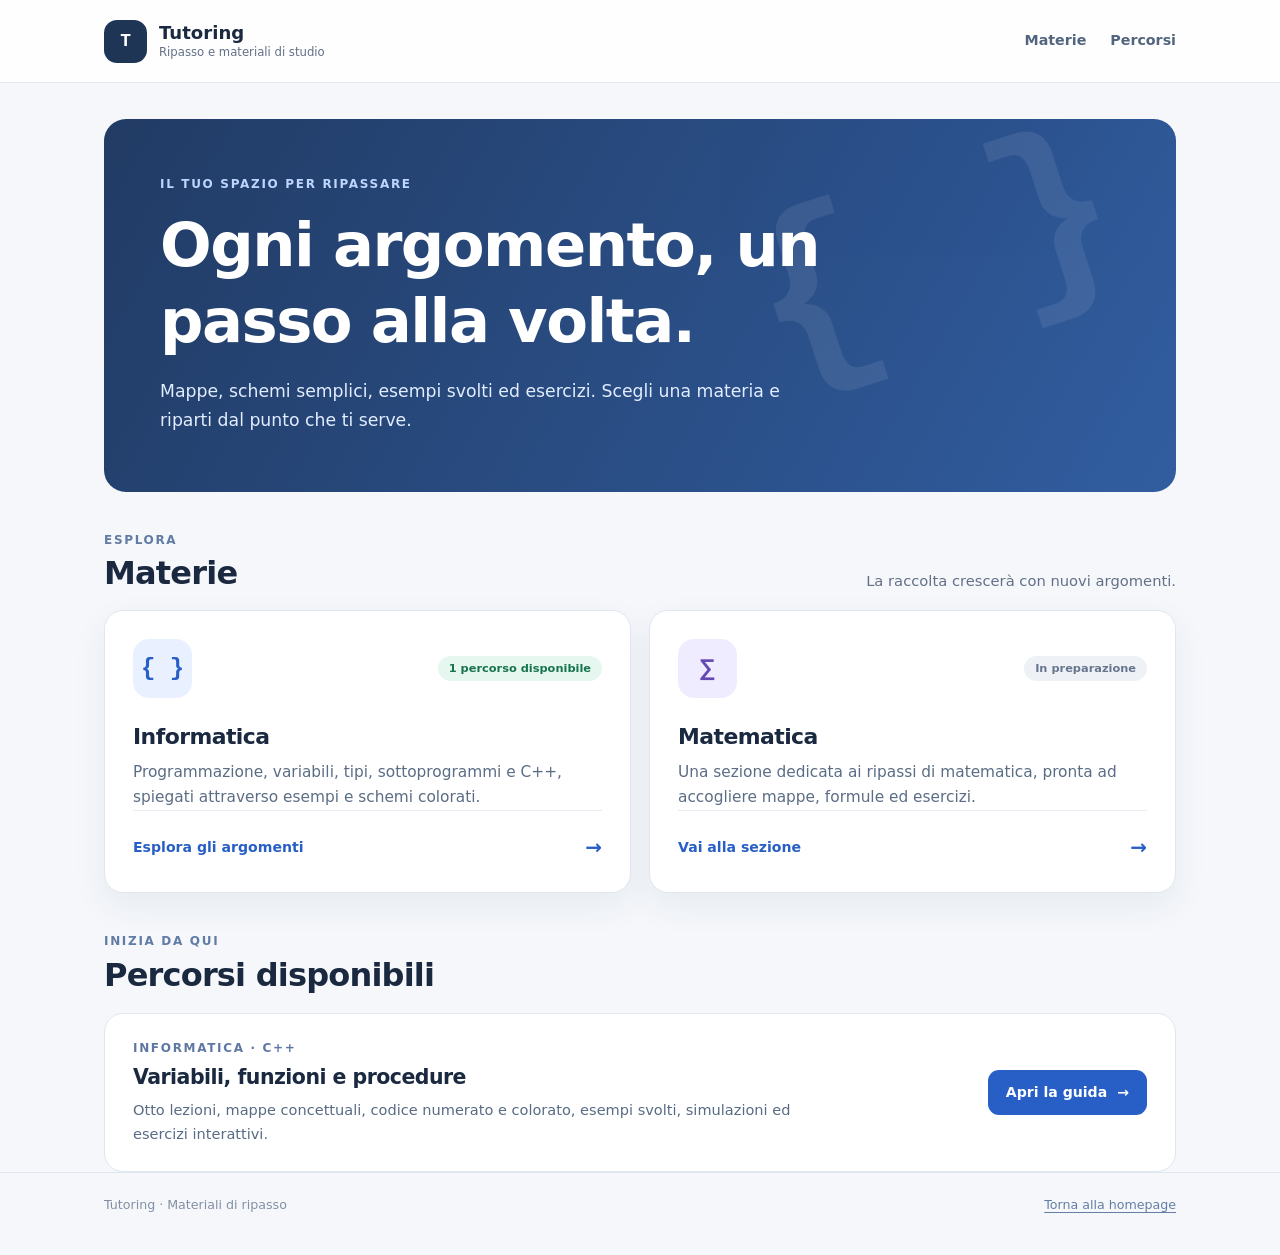
==== commit b53cb185: "Crea homepage generale del tutoring con Informatica e Matematica" ====
--- a/index.html
+++ b/index.html
@@ -3,324 +3,92 @@
 <head>
 <meta charset="utf-8">
 <meta name="viewport" content="width=device-width, initial-scale=1">
-<meta name="theme-color" content="#f7f9fc">
-<meta name="description" content="Un percorso guidato di C++: variabili, tipi, funzioni, parametri e procedure void. Mappe, codice numerato ed esercizi.">
-<title>C++ in mappe | Funzioni e procedure</title>
+<meta name="theme-color" content="#f5f7fb">
+<meta name="description" content="Materiali di ripasso organizzati per materia: informatica, matematica e futuri percorsi.">
+<title>Ripasso per materia | Tutoring</title>
 <style>
-:root{--bg:#f5f7fb;--paper:#fff;--ink:#1a2940;--muted:#637086;--stroke:#e0e7f0;--shadow:0 10px 30px rgba(37,54,81,.065);--accent:#285fc6;--accent-soft:#e9f0ff;--purple:#6549b5;--purple-soft:#f0ecff;--orange:#aa551b;--orange-soft:#fff1e5;--blue:#1667ad;--blue-soft:#e8f3ff;--green:#17744f;--green-soft:#e5f7ee;--red:#aa3447;--red-soft:#ffedf0;--code:#18253b;--code-ink:#ecf2ff;--radius:17px}
-*{box-sizing:border-box}html{scroll-behavior:smooth}body{margin:0;background:var(--bg);color:var(--ink);font:16px/1.65 system-ui,-apple-system,"Segoe UI",Arial,sans-serif}button,input{font:inherit}button{cursor:pointer}button:focus-visible,a:focus-visible,summary:focus-visible,input:focus-visible{outline:3px solid #72a0ff;outline-offset:3px}a{color:var(--accent)}p{margin:0 0 1em}h1,h2,h3{line-height:1.23;letter-spacing:-.025em}h1{font-size:clamp(2rem,4vw,3rem);margin:.2em 0 .3em}h2{font-size:clamp(1.52rem,2.6vw,2.05rem);margin:0 0 .55em}h3{font-size:1.18rem;margin:0 0 .65em}small{color:var(--muted)}code{font-family:ui-monospace,SFMono-Regular,Consolas,"Liberation Mono",monospace;font-size:.92em}p code,li code,.tip code{padding:.13em .35em;background:#edf2f8;border-radius:6px;color:#253e63}strong{font-weight:750}
-.layout{display:grid;grid-template-columns:270px minmax(0,1fr);min-height:100vh;max-width:1640px;margin:auto}.sidebar{background:#fff;border-right:1px solid var(--stroke);position:sticky;top:0;height:100vh;display:flex;flex-direction:column;padding:25px 18px 18px;overflow:auto}.brand{display:flex;align-items:center;gap:12px;font-weight:800;font-size:1.06rem;line-height:1.2;padding:4px 9px 18px}.logo{display:grid;place-items:center;background:#1e3556;color:#fff;border-radius:12px;width:43px;height:43px;font-family:ui-monospace,Consolas,monospace;font-size:1rem;letter-spacing:-.1em}.muted{color:var(--muted)}.eyebrow{text-transform:uppercase;letter-spacing:.13em;color:#577093;font-size:.72rem;font-weight:850}.menu-label{padding:18px 12px 8px;font-size:.72rem;letter-spacing:.12em;color:#8390a2;font-weight:800;text-transform:uppercase}.nav{display:grid;gap:6px}.nav-button{border:0;background:transparent;color:#465872;width:100%;text-align:left;padding:12px 12px;display:flex;gap:11px;align-items:center;border-radius:10px;line-height:1.28;font-weight:650}.nav-button:hover{background:#f0f4fa}.nav-button[aria-current="page"]{background:var(--accent-soft);color:#164caa}.step-num{display:grid;place-items:center;flex:none;border-radius:8px;background:#edf1f6;width:26px;height:26px;font-size:.79rem;color:#72829a;font-weight:800}.nav-button[aria-current="page"] .step-num{background:#d7e5ff;color:#1c59b5}.nav-button.done .step-num{background:#dff6e8;color:#197345}.progress-card{margin-top:auto;border:1px solid var(--stroke);border-radius:13px;padding:14px;background:#fafcff}.progress-head{display:flex;justify-content:space-between;align-items:center;font-size:.85rem;font-weight:750}.meter{height:8px;background:#e9edf4;border-radius:20px;overflow:hidden;margin:11px 0 5px}.meter>span{display:block;background:linear-gradient(90deg,#5489ec,#24a67d);height:100%;width:0;transition:width .25s}.sidebar-bottom{font-size:.77rem;padding:12px 7px 0;color:#7b899a}
-.main{min-width:0;padding:22px clamp(16px,3.8vw,65px) 65px}.topbar{height:45px;display:flex;align-items:center;justify-content:space-between;gap:14px;max-width:1010px;margin:0 auto 24px}.breadcrumbs{font-size:.78rem;color:var(--muted);font-weight:700;letter-spacing:.04em}.button[hidden]{display:none!important}.button{border:1px solid var(--stroke);background:#fff;color:var(--ink);border-radius:10px;padding:8px 13px;font-weight:700;font-size:.88rem;display:inline-flex;align-items:center;justify-content:center;gap:8px}.button:hover{border-color:#95b0db;background:#f8fbff}.button.primary{background:#285fc6;color:#fff;border-color:#285fc6}.button.primary:hover{background:#1c4eaa}.button.soft{background:var(--accent-soft);color:#174eac;border-color:transparent}.button.success{background:#e4f8eb;border-color:#afe0be;color:#166c41}.button:disabled{opacity:.45;cursor:not-allowed}.content{max-width:1010px;margin:auto}.lesson[hidden]{display:none}.hero{background:linear-gradient(125deg,#213b64,#315da0);border-radius:21px;padding:clamp(22px,4vw,44px);color:#fff;position:relative;overflow:hidden;margin-bottom:24px}.hero:after{content:"{}";font:700 140px/1 ui-monospace,Consolas,monospace;opacity:.07;position:absolute;right:5%;top:10%;transform:rotate(-15deg);pointer-events:none}.hero .eyebrow{color:#bed6ff}.hero h1{max-width:700px}.hero p{max-width:680px;color:#e3ecff;margin:0}.hero.plain{background:#fff;color:var(--ink);border:1px solid var(--stroke);box-shadow:var(--shadow)}.hero.plain .eyebrow{color:#5578ac}.hero.plain p{color:var(--muted)}.hero.plain:after{color:#315da0}.tag-row{display:flex;gap:8px;flex-wrap:wrap;margin-top:18px}.tag{font-size:.72rem;font-weight:750;display:inline-block;border:1px solid rgba(255,255,255,.25);padding:4px 9px;border-radius:20px;color:#f2f7ff}.hero.plain .tag{border-color:#d5e1f3;color:#4c648b}
-.card{background:var(--paper);border:1px solid var(--stroke);border-radius:var(--radius);padding:clamp(16px,2.6vw,26px);box-shadow:var(--shadow);margin:0 0 19px}.card>p:last-child{margin-bottom:0}.card.subtle{background:#fbfcfe}.card h3+ p{color:#52647f}.card-grid{display:grid;grid-template-columns:repeat(2,minmax(0,1fr));gap:16px}.card-grid>.card{margin:0}.strip{border-left:5px solid var(--accent);padding:15px 19px;background:#eaf1ff;border-radius:0 12px 12px 0;margin:20px 0;color:#1c3f74}.strip.orange{border-left-color:#e39b5e;background:#fff2e7;color:#754319}.strip.green{border-left-color:#3ca879;background:#e9f8ef;color:#235c40}.strip.red{border-left-color:#d26a79;background:#fff0f2;color:#873648}.strip p:last-child{margin:0}.section-kicker{font-size:.8rem;font-weight:850;color:#647999;letter-spacing:.06em;margin:24px 0 8px;text-transform:uppercase}.section-title{margin:22px 0 15px}.flowmap{display:grid;grid-template-columns:1fr 36px 1fr 36px 1fr;align-items:stretch;gap:7px}.mapnode{border:1px solid var(--stroke);border-radius:15px;padding:17px 14px;background:#fff;text-align:center;display:flex;flex-direction:column;justify-content:center;min-height:132px;text-decoration:none;box-shadow:var(--shadow);transition:transform .15s,border-color .15s}.mapnode:hover{transform:translateY(-3px);border-color:#93b3e6}.mapnode b{font-size:.99rem;margin:5px 0}.mapnode small{line-height:1.4;font-size:.76rem}.mapicon{font-size:1.5rem;font-weight:800}.arrow{display:grid;place-items:center;font-size:1.7rem;color:#98a8bd}.two-branches{display:grid;grid-template-columns:1fr 1fr;gap:15px}.branch{border:1px solid var(--stroke);border-radius:14px;padding:19px;background:#fff}.branch .pill{margin-bottom:12px}.pill{display:inline-block;border-radius:99px;padding:4px 11px;font-size:.76rem;font-weight:800}.pill.purple{background:var(--purple-soft);color:var(--purple)}.pill.orange{background:var(--orange-soft);color:var(--orange)}.pill.blue{background:var(--blue-soft);color:var(--blue)}.pill.green{background:var(--green-soft);color:var(--green)}.pill.red{background:var(--red-soft);color:var(--red)}
-.type-row{display:grid;grid-template-columns:115px 1fr 1.1fr;gap:10px;align-items:center;padding:11px 0;border-top:1px solid var(--stroke);font-size:.91rem}.type-row:first-of-type{border-top:0}.type-name{font:750 .98rem ui-monospace,Consolas,monospace;color:var(--purple)}.type-row code{color:#3f5574;word-break:break-word}.compare-table{width:100%;border-collapse:collapse;font-size:.93rem}.compare-table th{text-align:left;color:#60738d;padding:11px;background:#f2f5fa}.compare-table td{padding:11px;border-bottom:1px solid var(--stroke);vertical-align:top}.compare-table tr:last-child td{border:0}.compare-table th:first-child{border-radius:8px 0 0 8px}.compare-table th:last-child{border-radius:0 8px 8px 0}
-.code-panel{background:var(--code);color:var(--code-ink);border-radius:13px;overflow:hidden;margin:14px 0;min-width:0}.code-toolbar{display:flex;align-items:center;justify-content:space-between;gap:12px;border-bottom:1px solid #34435d;padding:9px 14px;color:#b3c2da;font:.76rem ui-monospace,Consolas,monospace}.copy-btn{border:1px solid #50617c;background:#2c3d58;color:#ecf2ff;padding:5px 9px;border-radius:7px;font:700 .75rem system-ui,sans-serif}.copy-btn:hover{background:#405676}.code-scroll{overflow:auto;padding:11px 0 13px}.code-lines{display:table;min-width:100%;border-spacing:0;font: .88rem/1.73 ui-monospace,SFMono-Regular,Consolas,"Liberation Mono",monospace;tab-size:4}.code-line{display:table-row}.code-line .line-no{display:table-cell;user-select:none;text-align:right;min-width:49px;padding:0 15px 0 8px;color:#7d90ad;border-right:1px solid #34435d}.code-line .code-text{display:table-cell;padding:0 22px 0 17px;white-space:pre}.code-line.hl .code-text{background:rgba(91,148,255,.14);box-shadow:inset 3px 0 #79a7ff}.syntax-type{color:#d6b1ff}.syntax-kw{color:#ffb879}.syntax-fn{color:#80d7f3}.syntax-num{color:#ffd278}.syntax-string{color:#b8e889}.syntax-comment{color:#8ea0ba;font-style:italic}.syntax-pre{color:#ffc38c}
-.anatomy{overflow-x:auto;padding:13px 0}.signature{font:700 clamp(.89rem,1.85vw,1.28rem)/2 ui-monospace,Consolas,monospace;white-space:nowrap;display:inline-flex;align-items:center;gap:6px}.sig-piece{border-radius:9px;padding:4px 8px;display:inline-block}.sig-piece small{font:800 .7rem system-ui,sans-serif;margin:0 6px 0 0;background:#fff;border-radius:5px;padding:2px 6px}.sig-return{background:var(--purple-soft);color:var(--purple)}.sig-name{background:var(--orange-soft);color:var(--orange)}.sig-params{background:var(--blue-soft);color:var(--blue)}.sig-body{background:var(--green-soft);color:var(--green)}.anatomy-legend{display:grid;grid-template-columns:repeat(2,minmax(0,1fr));gap:12px;margin:15px 0 0}.legend-item{padding:12px;border:1px solid var(--stroke);border-radius:11px;background:#fff}.legend-item strong{display:block;margin-bottom:3px}.legend-item p{font-size:.86rem;margin:0;color:#596b84}.icon-index{display:inline-grid;place-items:center;width:25px;height:25px;border-radius:8px;font-weight:800;font-size:.79rem;margin-right:7px}.legend-purple .icon-index{color:var(--purple);background:var(--purple-soft)}.legend-orange .icon-index{color:var(--orange);background:var(--orange-soft)}.legend-blue .icon-index{color:var(--blue);background:var(--blue-soft)}.legend-green .icon-index{color:var(--green);background:var(--green-soft)}
-.trace{display:flex;flex-wrap:wrap;gap:8px;align-items:center;margin:15px 0}.trace span{border:1px solid var(--stroke);padding:9px 12px;border-radius:9px;background:#fff;font-size:.83rem;font-weight:750}.trace .arr{background:transparent;border:0;color:#8ca0bb;padding:2px;font-size:1.35rem}.trace strong{color:#0d6196}.twin-code{display:grid;grid-template-columns:minmax(0,1fr) minmax(0,1fr);gap:16px}.twin-code .code-panel{margin-top:6px}.twin-code .code-lines{font-size:.79rem}.twin-code>.card{min-width:0}.notice{font-size:.86rem;color:var(--muted)}
-.checklist{margin:8px 0;padding-left:23px}.checklist li{margin:9px 0}.callout-symbol{font-size:1.05rem;font-weight:900;margin-right:8px}.faq details,.exercise details{border:1px solid var(--stroke);border-radius:12px;background:#fff;margin:9px 0;overflow:hidden}.faq summary,.exercise summary{cursor:pointer;padding:13px 15px;font-weight:750;list-style:none;display:flex;justify-content:space-between;gap:12px}.faq summary::-webkit-details-marker,.exercise summary::-webkit-details-marker{display:none}.faq summary::after,.exercise summary::after{content:"＋";color:#6984ac;font-weight:850}.faq details[open] summary::after,.exercise details[open] summary::after{content:"−"}.faq details>div,.exercise details>div{padding:0 15px 14px;color:#4e617d}.example-step{display:flex;gap:12px;margin:15px 0}.round-num{display:grid;place-items:center;flex:none;width:32px;height:32px;background:#e8efff;color:#1d54b0;border-radius:10px;font-weight:850}.example-step p{margin:4px 0 0;color:#52647e}
-.sim-form{display:grid;grid-template-columns:repeat(2,1fr) auto;gap:12px;align-items:end}.sim-form label{display:grid;gap:5px;color:#52647e;font-size:.83rem;font-weight:760}.sim-form input{background:#fff;border:1px solid #bfcad9;border-radius:9px;padding:10px;width:100%;min-width:0}.sim-output{margin-top:15px;border:1px dashed #a7bad6;background:#f5f9ff;border-radius:11px;padding:16px;min-height:72px}.sim-output code{display:block;line-height:1.7}.exercise-num{color:#5674a7;font-weight:850;font-size:.78rem;text-transform:uppercase;letter-spacing:.08em;margin-bottom:7px}.exercise{margin:16px 0;padding:20px;background:#fff;border:1px solid var(--stroke);border-radius:14px}.exercise h3{margin-bottom:8px}.exercise details>div .code-panel{margin-top:5px}.answers{display:grid;gap:14px}.quiz-card{border:1px solid var(--stroke);border-radius:14px;background:#fff;padding:18px}.quiz-card h3{font-size:1.02rem;line-height:1.5}.answers-group{display:grid;gap:8px}.answer{width:100%;border:1px solid #d5dfeb;background:#fff;color:#334966;padding:11px 12px;text-align:left;border-radius:10px;display:flex;align-items:flex-start;gap:10px;line-height:1.45}.answer:hover:not(:disabled){border-color:#739ad4;background:#f5f9ff}.answer .letter{flex:none;border-radius:6px;background:#eef2f8;font-weight:850;font-size:.78rem;width:23px;height:23px;display:grid;place-items:center}.answer.selected.good{border-color:#6fb78d;background:#e9f8ef;color:#1b6440}.answer.selected.bad{border-color:#d69aa4;background:#fff0f2;color:#8b3040}.answer.correct-unselected{border-color:#b9ddc7;border-style:dashed}.feedback{margin:12px 0 0;font-size:.86rem;font-weight:650}.feedback.good{color:#19734c}.feedback.bad{color:#a03948}.score{padding:15px;background:#eaf3ff;border-radius:12px;display:none;margin:14px 0;font-weight:750}.score.visible{display:block}.lesson-actions{display:flex;justify-content:space-between;gap:12px;flex-wrap:wrap;align-items:center;border-top:1px solid var(--stroke);padding:21px 0;margin-top:26px}.lesson-actions .right{display:flex;gap:10px;flex-wrap:wrap}.footnote{color:#8b98aa;font-size:.78rem;margin:12px 0 0}.hidden{display:none!important}
-@media(max-width:1030px){.layout{grid-template-columns:215px minmax(0,1fr)}.sidebar{padding:21px 10px}.main{padding:19px 19px 48px}.card-grid{gap:12px}.flowmap{grid-template-columns:1fr 25px 1fr 25px 1fr}}@media(max-width:760px){.layout{display:block}.sidebar{position:sticky;z-index:5;top:0;height:auto;overflow:visible;padding:8px 12px;border-bottom:1px solid var(--stroke);box-shadow:0 3px 16px rgba(18,33,55,.06)}.brand{padding:3px 2px 8px;font-size:.93rem}.logo{height:33px;width:33px;border-radius:9px}.menu-label,.sidebar-bottom,.progress-card{display:none}.nav{display:flex;overflow-x:auto;gap:5px;scrollbar-width:thin;padding-bottom:3px}.nav-button{min-width:max-content;padding:9px 10px;font-size:.78rem}.step-num{width:20px;height:20px;font-size:.7rem}.main{padding:14px 13px 44px}.topbar{margin-bottom:12px}.breadcrumbs{font-size:.7rem}.hero{margin-bottom:15px;border-radius:16px}.hero:after{font-size:96px;top:20%}.card{margin-bottom:13px}.card-grid,.twin-code{grid-template-columns:1fr}.flowmap{display:flex;flex-direction:column;gap:6px}.mapnode{min-height:82px}.arrow{transform:rotate(90deg)}.anatomy-legend,.two-branches{grid-template-columns:1fr}.compare-table{display:block;max-width:100%;overflow-x:auto}.compare-table th,.compare-table td{min-width:112px}.type-row{grid-template-columns:85px 1fr;gap:4px}.type-row code{grid-column:2}.sim-form{grid-template-columns:1fr 1fr}.sim-form button{grid-column:1/-1}.signature{font-size:.82rem;gap:3px}.sig-piece{padding:3px 5px}.sig-piece small{margin-right:3px;padding:1px 4px}.lesson-actions .right{width:100%}.lesson-actions .right button{flex:1}.code-lines{font-size:.79rem}.hero.plain:after{display:none}}@media(prefers-reduced-motion:reduce){html{scroll-behavior:auto}*{transition:none!important}}
+:root{--bg:#f5f7fb;--paper:#ffffff;--ink:#1a2940;--muted:#637086;--border:#e0e7f0;--blue:#285fc6;--blue-pale:#e9f0ff;--green:#17744f;--green-pale:#e5f7ee;--purple:#6549b5;--purple-pale:#f0ecff;--shadow:0 13px 35px rgba(37,54,81,.065)}
+*{box-sizing:border-box}
+html{scroll-behavior:smooth}
+body{margin:0;background:var(--bg);color:var(--ink);font:16px/1.65 system-ui,-apple-system,"Segoe UI",Arial,sans-serif}
+a{color:var(--blue);text-decoration-thickness:1px;text-underline-offset:3px}
+a:focus-visible{outline:3px solid #72a0ff;outline-offset:5px;border-radius:5px}
+.shell{max-width:1120px;margin:auto;padding:0 24px}
+header{background:rgba(255,255,255,.93);border-bottom:1px solid var(--border)}
+.header-inner{min-height:82px;display:flex;justify-content:space-between;align-items:center;gap:22px}
+.brand{display:flex;align-items:center;gap:12px;text-decoration:none;color:var(--ink);font-size:1.13rem;font-weight:800;line-height:1.25}
+.logo{display:grid;place-items:center;width:43px;height:43px;border-radius:13px;background:#1e3556;color:white;font:800 1.12rem ui-monospace,Consolas,monospace}
+.brand small{display:block;font-size:.73rem;color:var(--muted);font-weight:500}
+.headnav{display:flex;gap:24px;align-items:center;flex-wrap:wrap;font-size:.89rem;font-weight:700}
+.headnav a{color:#52657f;text-decoration:none}
+.headnav a:hover{color:var(--blue)}
+main{padding-bottom:60px}
+.hero{margin:36px 0 26px;background:linear-gradient(120deg,#213b64,#315da0);border-radius:22px;padding:clamp(28px,5vw,56px);color:#fff;position:relative;overflow:hidden}
+.hero:after{content:'{ }';position:absolute;right:5%;top:10%;font:800 clamp(7rem,18vw,13rem)/1 ui-monospace,Consolas,monospace;opacity:.08;transform:rotate(-18deg);pointer-events:none}
+.hero .kicker{color:#bed6ff}
+.kicker{text-transform:uppercase;letter-spacing:.14em;font-size:.75rem;font-weight:850}
+h1,h2,h3{line-height:1.25;letter-spacing:-.025em}
+h1{font-size:clamp(2.2rem,5.2vw,3.8rem);margin:13px 0 17px;max-width:790px}
+.hero p{color:#e2edff;max-width:650px;font-size:1.08rem;margin:0;line-height:1.7}
+.crumbs{margin-top:28px;display:flex;gap:9px;align-items:center;color:#7889a2;font-size:.83rem}
+.crumbs a{color:#4d6b99;text-decoration:none}
+.crumbs a:hover{text-decoration:underline}
+.section-head{display:flex;align-items:end;justify-content:space-between;gap:20px;margin:39px 0 17px}
+.section-head h2{margin:3px 0 0;font-size:clamp(1.5rem,2.7vw,2rem)}
+.section-head p{color:var(--muted);margin:0;font-size:.92rem}
+.grid{display:grid;grid-template-columns:repeat(2,minmax(0,1fr));gap:18px}
+.card{display:flex;flex-direction:column;min-width:0;background:var(--paper);border:1px solid var(--border);border-radius:19px;padding:28px;box-shadow:var(--shadow)}
+a.card{text-decoration:none;color:var(--ink);transition:border-color .17s,transform .17s,box-shadow .17s}
+a.card:hover{border-color:#95b7ee;transform:translateY(-3px);box-shadow:0 16px 38px rgba(37,54,81,.1)}
+.card-top{display:flex;align-items:center;justify-content:space-between;gap:16px}
+.card-symbol{display:grid;place-items:center;width:59px;height:59px;border-radius:16px;font:750 1.5rem ui-monospace,Consolas,monospace}
+.card-symbol.blue{background:var(--blue-pale);color:var(--blue)}
+.card-symbol.purple{background:var(--purple-pale);color:var(--purple)}
+.pill{display:inline-block;border-radius:100px;padding:5px 11px;font-size:.71rem;line-height:1.3;font-weight:800;white-space:nowrap}
+.pill.ready{background:var(--green-pale);color:var(--green)}
+.pill.soon{background:#eef1f6;color:#67768e}
+.card h3{font-size:1.37rem;margin:25px 0 9px}
+.card p{font-size:.96rem;line-height:1.65;color:#5b6d85;margin:0}
+.card .card-bottom{display:flex;justify-content:space-between;align-items:center;gap:12px;border-top:1px solid #e8edf4;margin-top:auto;padding-top:20px;font-weight:800;font-size:.88rem;color:var(--blue)}
+.card-bottom .subtext{color:#7b899f;font-size:.76rem;font-weight:600}
+.arrow{font-size:1.25rem}
+.feature{margin-top:18px;background:#fff;border:1px solid var(--border);border-radius:19px;padding:25px 28px;display:grid;grid-template-columns:1fr auto;gap:18px;align-items:center}
+.feature .kicker{color:#5f78a3}
+.feature h3{font-size:1.28rem;margin:6px 0 7px}
+.feature p{color:#586b84;margin:0;max-width:710px;font-size:.91rem}
+.cta{display:inline-flex;justify-content:center;align-items:center;gap:10px;border-radius:11px;padding:11px 18px;background:var(--blue);color:#fff;text-decoration:none;font-size:.88rem;font-weight:800;white-space:nowrap}
+.cta:hover{background:#184baf}
+.cta.secondary{background:#ecf2ff;color:#2054aa}
+.cta.secondary:hover{background:#dce8ff}
+.topic-group{display:grid;gap:14px;margin-top:20px}
+.topic{display:flex;align-items:center;gap:18px;border:1px solid var(--border);background:#fff;padding:20px 23px;border-radius:17px;text-decoration:none;color:var(--ink);box-shadow:var(--shadow);transition:border-color .17s,transform .17s}
+.topic:hover{border-color:#9ebbe7;transform:translateY(-2px)}
+.topic-num{width:45px;height:45px;flex:none;display:grid;place-items:center;border-radius:12px;background:var(--blue-pale);color:var(--blue);font:800 1rem ui-monospace,monospace}
+.topic-main{flex:1;min-width:0}
+.topic h3{font-size:1.1rem;margin:0 0 5px}
+.topic p{font-size:.86rem;line-height:1.5;color:#64758c;margin:0}
+.topic .arrow{color:var(--blue)}
+.empty{background:#fff;border:1px dashed #b7c5d8;border-radius:18px;padding:30px;margin-top:23px;color:#5d6e84}
+.empty strong{display:block;color:var(--ink);font-size:1.03rem}
+.empty p{margin:6px 0 0}
+footer{border-top:1px solid var(--border);padding:22px 0 40px;color:#8290a3;font-size:.79rem}
+footer .shell{display:flex;justify-content:space-between;gap:12px;flex-wrap:wrap}
+footer a{color:#657fa4}
+@media(max-width:710px){.shell{padding:0 16px}.header-inner{min-height:72px}.headnav{gap:13px;font-size:.8rem}.hero{margin-top:19px;border-radius:17px;padding:27px 23px}.hero:after{font-size:7rem;top:38%;right:-3%}.hero p{font-size:.98rem}.grid{grid-template-columns:1fr;gap:13px}.card{padding:23px}.card h3{margin-top:18px}.section-head{margin-top:30px;display:block}.section-head p{margin-top:7px}.feature{grid-template-columns:1fr;padding:23px}.feature .cta{justify-self:start}.topic{padding:18px 16px;gap:12px}.topic-num{height:40px;width:40px}.topic .pill{display:none}}
+@media(prefers-reduced-motion:reduce){html{scroll-behavior:auto}a.card,.topic{transition:none}}
 </style>
 </head>
 <body>
-<div class="layout">
-<aside class="sidebar" aria-label="Navigazione delle lezioni">
-  <div class="brand"><div class="logo" aria-hidden="true">C++</div><div>C++ in mappe <div class="muted" style="font-size:.72rem;font-weight:500">Funzioni e procedure</div></div></div>
-  <div class="menu-label">Percorso di studio</div>
-  <nav class="nav" id="nav"></nav>
-  <div class="progress-card"><div class="progress-head"><span>Lezioni completate</span><span id="progressText">0/8</span></div><div class="meter"><span id="progressBar"></span></div><small>Il progresso resta salvato su questo dispositivo.</small></div>
-  <div class="sidebar-bottom">Funziona anche senza Internet.<br>Il codice degli esempi è C++ standard.</div>
-</aside>
-<main class="main"><div class="topbar"><span class="breadcrumbs" id="crumb">PERCORSO / MAPPA</span><button class="button" id="printBtn" type="button" title="Stampa o salva come PDF">↧ Stampa scheda</button></div>
-<div class="content">
-<section class="lesson" id="lesson-mappa" data-title="La mappa" data-short="La mappa">
- <div class="hero"><div class="eyebrow">Percorso guidato · C++ base</div><h1>Dalle variabili ai sottoprogrammi</h1><p>Prima riconosci i tipi e le variabili. Poi impara a scrivere funzioni, passare parametri, usare <code>return</code> e distinguere le funzioni <code>void</code>.</p><div class="tag-row"><span class="tag">8 tappe</span><span class="tag">Codice numerato</span><span class="tag">Esercizi autocorrettivi</span></div></div>
- <div class="card"><h2>La mappa generale</h2><p>Segui il percorso da sinistra a destra: i concetti sono collegati fra loro.</p>
- <div class="flowmap"><button class="mapnode" type="button" data-go="variabili"><span class="mapicon" style="color:var(--purple)">int / float</span><b>1. Variabili e tipi</b><small>Che cosa memorizzo?</small></button><div class="arrow" aria-hidden="true">→</div><button class="mapnode" type="button" data-go="anatomia"><span class="mapicon" style="color:var(--orange)">f(x)</span><b>2. Funzioni</b><small>Che cosa calcolo?</small></button><div class="arrow" aria-hidden="true">→</div><button class="mapnode" type="button" data-go="procedure"><span class="mapicon" style="color:var(--green)">void</span><b>3. Procedure</b><small>Che cosa eseguo?</small></button></div>
- <div class="strip"><strong>Idea fondamentale:</strong> gli stessi tipi, come <code>int</code> o <code>float</code>, possono descrivere una variabile, un parametro o il risultato di una funzione. <code>void</code> significa invece che non si restituisce un valore.</div>
- <div class="two-branches"><div class="branch"><span class="pill purple">Variabile</span><code>float lato = 3;</code><p class="notice">Un dato con un tipo e un nome.</p></div><div class="branch"><span class="pill blue">Funzione</span><code>float perimetro(float lato)</code><p class="notice">Lo stesso tipo compare nel parametro e nel risultato.</p></div></div></div>
- <div class="card"><h2>Come usare questo sito</h2><div class="card-grid"><div><h3>Osserva i colori</h3><p>Ogni parte della funzione ha un colore fisso: <strong style="color:var(--purple)">tipo</strong>, <strong style="color:var(--orange)">nome</strong>, <strong style="color:var(--blue)">parametri</strong>, <strong style="color:var(--green)">corpo</strong>.</p></div><div><h3>Prova il codice</h3><p>Gli esempi sono numerati e copiabili. Nell'esercizio completo puoi inserire numeri e vedere che cosa succede passo per passo.</p></div></div></div>
- <div class="strip orange"><strong>Attenzione ai termini:</strong> a scuola si distinguono spesso <em>funzioni</em> e <em>procedure</em>. In C++ entrambe sono funzioni: una «procedura» è normalmente una funzione dichiarata <code>void</code>.</div>
-</section>
-
-<section class="lesson" id="lesson-variabili" data-title="Variabili e tipi" data-short="Variabili e tipi" hidden>
- <div class="hero plain"><div class="eyebrow">Tappa 1 di 8</div><h1>Variabili e tipi</h1><p>Il tipo indica quale genere di dato contiene una variabile. Il nome serve per ritrovarla nel programma.</p></div>
- <div class="card"><h2>Come si dichiara una variabile?</h2><div class="signature" aria-label="tipo, nome, uguale valore, punto e virgola"><span class="sig-piece sig-return"><small>1</small>float</span><span class="sig-piece sig-name"><small>2</small>lato</span><span> = 3.0f;</span></div><div class="anatomy-legend"><div class="legend-item legend-purple"><strong><span class="icon-index">1</span> Tipo</strong><p><code>float</code> indica un numero decimale.</p></div><div class="legend-item legend-orange"><strong><span class="icon-index">2</span> Nome</strong><p><code>lato</code> è il nome scelto per la variabile.</p></div></div><div class="strip green"><strong>Una sola dichiarazione nello stesso ambito:</strong> non puoi scrivere due volte <code>float lato;</code> nello stesso blocco. Puoi invece cambiarne il valore con <code>lato = 5.0f;</code>.</div></div>
- <div class="card"><h2>I tipi principali</h2><p>Tutti questi tipi possono essere usati per <strong>variabili</strong>, <strong>parametri</strong> e, quando appropriato, <strong>valori di ritorno</strong>.</p>
- <div class="type-row"><span class="type-name">int</span><span>Numero intero</span><code>int eta = 16;</code></div>
- <div class="type-row"><span class="type-name">float</span><span>Numero decimale</span><code>float lato = 3.5f;</code></div>
- <div class="type-row"><span class="type-name">double</span><span>Decimale con più precisione</span><code>double prezzo = 12.75;</code></div>
- <div class="type-row"><span class="type-name">bool</span><span>Vero o falso</span><code>bool acceso = true;</code></div>
- <div class="type-row"><span class="type-name">char</span><span>Un carattere</span><code>char iniziale = 'A';</code></div>
- <div class="type-row"><span class="type-name">string</span><span>Testo</span><code>string nome = "Luca";</code></div>
- <div class="strip"><code>string</code> richiede <code>#include &lt;string&gt;</code> e, negli esempi, <code>using namespace std;</code> oppure il nome completo <code>std::string</code>. Le stringhe usano doppi apici; i <code>char</code> apici singoli.</div></div>
- <div class="card"><h2>Dichiarazioni e assegnazioni</h2><div class="code-mount" data-code="variabili"></div><p>La virgola consente di dichiarare più variabili dello stesso tipo. Per iniziare è spesso più leggibile scriverne una per riga.</p></div>
- <div class="card"><h2>Il collegamento con le funzioni</h2><div class="compare-table-wrap"><table class="compare-table"><thead><tr><th>Ruolo</th><th>Esempio</th><th>Che cosa significa</th></tr></thead><tbody><tr><td>Variabile</td><td><code>float lato;</code></td><td>Conserva un numero.</td></tr><tr><td>Parametro</td><td><code>float lato</code></td><td>Riceve un numero quando chiami la funzione.</td></tr><tr><td>Risultato</td><td><code>float perimetro(...)</code></td><td>La funzione restituisce un numero.</td></tr></tbody></table></div></div>
-</section>
-
-<section class="lesson" id="lesson-anatomia" data-title="Le 4 parti della funzione" data-short="Le 4 parti" hidden>
- <div class="hero plain"><div class="eyebrow">Tappa 2 di 8</div><h1>Le 4 parti di una funzione</h1><p>Una funzione è un blocco di codice con un nome: quando la chiami, esegue un compito.</p></div>
- <div class="card"><h2>Impara a riconoscerle</h2><div class="anatomy"><div class="signature"><span class="sig-piece sig-return"><small>1</small>float</span><span class="sig-piece sig-name"><small>2</small>perimetro</span><span class="sig-piece sig-params"><small>3</small>(float lato)</span><span class="sig-piece sig-body"><small>4</small>{ ... }</span></div></div>
- <div class="anatomy-legend"><div class="legend-item legend-purple"><strong><span class="icon-index">1</span> Tipo restituito</strong><p>Che tipo di valore arriva all'esterno: qui <code>float</code>.</p></div><div class="legend-item legend-orange"><strong><span class="icon-index">2</span> Nome</strong><p>Serve a chiamare la funzione: <code>perimetro</code>.</p></div><div class="legend-item legend-blue"><strong><span class="icon-index">3</span> Parametri formali</strong><p>Sono gli ingressi, indicati come <code>tipo nome</code>, separati da virgole.</p></div><div class="legend-item legend-green"><strong><span class="icon-index">4</span> Corpo</strong><p>È il codice tra <code>{</code> e <code>}</code>; se necessario usa <code>return</code>.</p></div></div></div>
- <div class="card"><h2>Esempio: perimetro di un triangolo equilatero</h2><div class="code-mount" data-code="perimetro"></div><div class="trace"><span>Chiamata: <code>perimetro(4.0f)</code></span><span class="arr">→</span><span><code>lato = 4</code></span><span class="arr">→</span><span><code>return 4 * 3</code></span><span class="arr">→</span><span><strong>12</strong></span></div><div class="strip green"><code>return</code> restituisce un valore alla parte di programma che ha chiamato la funzione. Non lo stampa automaticamente.</div></div>
- <div class="card"><h2>Posso usare altri tipi?</h2><p>Sì. Il tipo scritto prima del nome dice quale valore restituirà la funzione.</p><div class="code-mount" data-code="tipiFunzioni"></div><p class="notice">Nota: <code>string</code> è un tipo della libreria standard; <code>void</code> è utilizzato per funzioni che non restituiscono un valore.</p></div>
-</section>
-
-<section class="lesson" id="lesson-parametri" data-title="Parametri e chiamate" data-short="Parametri e chiamate" hidden>
- <div class="hero plain"><div class="eyebrow">Tappa 3 di 8</div><h1>Parametri formali e argomenti</h1><p>La funzione definisce quali dati ricevere. La chiamata fornisce i valori effettivi.</p></div>
- <div class="card"><h2>Due nomi diversi per due ruoli</h2><div class="two-branches"><div class="branch"><span class="pill blue">Nella definizione</span><div><code>float perimetro(float lato)</code></div><p class="notice"><code>lato</code> è il <strong>parametro formale</strong>.</p></div><div class="branch"><span class="pill orange">Nella chiamata</span><div><code>perimetro(5.0f)</code></div><p class="notice"><code>5.0f</code> è l'<strong>argomento</strong> (o parametro attuale).</p></div></div>
- <div class="trace"><span>Argomento <code>5.0f</code></span><span class="arr">→</span><span>Parametro <code>lato</code> riceve 5</span><span class="arr">→</span><span>Risultato <code>15</code></span></div>
- <p>Nel normale <strong>passaggio per valore</strong>, una copia del valore dell'argomento viene assegnata al parametro: modificare il parametro non modifica la variabile originale.</p></div>
- <div class="card"><h2>Da zero a più parametri</h2><div class="code-mount" data-code="parametri"></div><div class="strip"><strong>Regola:</strong> nella definizione ogni parametro richiede il suo tipo: <code>int somma(int a, int b)</code> è corretto; <code>int somma(int a, b)</code> non lo è.</div></div>
- <div class="card"><h2>Dove scrivo la funzione?</h2><p>Puoi <strong>definirla prima di <code>main</code></strong>, oppure scrivere il <strong>prototipo</strong> prima di <code>main</code> e la definizione dopo.</p><div class="code-mount" data-code="prototipo"></div><p><strong>Prototipo:</strong> termina con <code>;</code> e non contiene il corpo. <strong>Definizione:</strong> contiene <code>{ ... }</code>.</p></div>
-</section>
-
-<section class="lesson" id="lesson-procedure" data-title="Funzioni e procedure" data-short="Funzioni e void" hidden>
- <div class="hero plain"><div class="eyebrow">Tappa 4 di 8</div><h1>Funzione o «procedura»?</h1><p>Nella terminologia scolastica una funzione restituisce un valore, mentre una procedura esegue azioni. In C++ la «procedura» si scrive come funzione <code>void</code>.</p></div>
- <div class="twin-code"><div class="card"><span class="pill purple">Restituisce un valore</span><h3>Funzione <code>float</code></h3><div class="code-mount" data-code="soloFunzione"></div><p class="notice">Puoi usare il risultato in una variabile o in un'espressione.</p></div><div class="card"><span class="pill green">Non restituisce valori</span><h3>Funzione <code>void</code></h3><div class="code-mount" data-code="soloProcedura"></div><p class="notice">Stampa direttamente il risultato. Non può essere usata come se producesse un numero.</p></div></div>
- <div class="card"><h2>Qual è la differenza vera?</h2><table class="compare-table"><thead><tr><th></th><th>Funzione con risultato</th><th>Funzione <code>void</code></th></tr></thead><tbody><tr><td>Tipo</td><td><code>float</code>, <code>int</code>, ...</td><td><code>void</code></td></tr><tr><td>Risultato con <code>return</code></td><td>Restituisce il valore</td><td>Non restituisce un valore</td></tr><tr><td>Può usare <code>cout</code>?</td><td>Sì</td><td>Sì</td></tr><tr><td>Può avere parametri?</td><td>Sì, anche zero</td><td>Sì, anche zero</td></tr><tr><td>Chiamata tipica</td><td><code>float p = perimetro(3);</code></td><td><code>stampaPerimetro(3);</code></td></tr></tbody></table></div>
- <div class="strip orange"><strong>Due precisazioni importanti.</strong> Una funzione <code>void</code> può contenere <code>return;</code> senza valore, per interrompere l'esecuzione: non è obbligatorio. E «una funzione ha sempre un solo output» è solo una semplificazione iniziale: in C++ esistono anche i riferimenti e altri modi per produrre più risultati.</div>
- <div class="card faq"><h2>Domande frequenti</h2><details><summary>Una funzione <code>float</code> può stampare con <code>cout</code>?</summary><div>Sì. Il tipo di ritorno dice soltanto quale valore viene restituito con <code>return</code>. Stampare ed effettuare un <code>return</code> sono azioni diverse.</div></details><details><summary>Una funzione <code>void</code> può calcolare qualcosa?</summary><div>Sì. Può usare variabili locali e fare calcoli, ma non restituisce direttamente il risultato come valore. Può, per esempio, visualizzarlo con <code>cout</code>.</div></details><details><summary>Posso scrivere <code>float x = stampaPerimetro(3);</code>?</summary><div>No, se <code>stampaPerimetro</code> è <code>void</code>: la chiamata non produce un valore assegnabile a <code>x</code>.</div></details></div>
-</section>
-
-<section class="lesson" id="lesson-completo" data-title="Due funzioni e una procedura" data-short="Esercizio completo" hidden>
- <div class="hero plain"><div class="eyebrow">Tappa 5 di 8</div><h1>2 funzioni + 1 procedura</h1><p>Un programma completo: leggi base e altezza di un rettangolo, calcola area e perimetro, poi visualizzali.</p></div>
- <div class="card"><h2>Prima la mappa, poi il codice</h2><div class="flowmap"><div class="mapnode"><span class="mapicon" style="color:var(--blue)">cin</span><b>main</b><small>Legge base e altezza</small></div><div class="arrow">→</div><div class="mapnode"><span class="mapicon" style="color:var(--purple)">2 × double</span><b>Due funzioni</b><small>Restituiscono area e perimetro</small></div><div class="arrow">→</div><div class="mapnode"><span class="mapicon" style="color:var(--green)">void</span><b>Una procedura</b><small>Stampa i risultati</small></div></div>
- <div class="card-grid" style="margin-top:16px"><div><span class="pill purple">Funzione 1</span><div><code>double areaRettangolo(double base, double altezza)</code></div></div><div><span class="pill purple">Funzione 2</span><div><code>double perimetroRettangolo(double base, double altezza)</code></div></div><div><span class="pill green">Procedura</span><div><code>void mostraRisultati(double area, double perimetro)</code></div></div><div><span class="pill blue">Main</span><div>Chiama prima le due funzioni, poi la procedura.</div></div></div></div>
- <div class="card"><h2>Codice completo, numerato</h2><p>Puoi copiare questo esempio in un compilatore C++: è un programma completo.</p><div class="code-mount" data-code="completo"></div><div class="strip green"><strong>Ordine delle operazioni:</strong> <code>cin</code> legge → le due funzioni usano <code>return</code> → <code>main</code> memorizza i due risultati → la funzione <code>void</code> li stampa.</div></div>
- <div class="card"><h2>Simula l'esecuzione</h2><p>Inserisci base e altezza. Il sito riproduce i calcoli e la stampa che eseguirebbe il programma (non compila C++ nel browser).</p><form class="sim-form" id="simForm"><label>Base <input id="baseInput" type="number" step="any" min="0" value="5" required></label><label>Altezza <input id="altezzaInput" type="number" step="any" min="0" value="3" required></label><button class="button primary" type="submit">▶ Esegui simulazione</button></form><div class="sim-output" id="simOutput" aria-live="polite">Premi «Esegui simulazione».</div></div>
- <div class="card"><h2>Segui ogni chiamata</h2><div class="example-step"><div class="round-num">1</div><div><strong>Parametri attuali</strong><p>Le variabili <code>base</code> e <code>altezza</code> di <code>main</code> diventano argomenti delle chiamate.</p></div></div><div class="example-step"><div class="round-num">2</div><div><strong>Parametri formali</strong><p>Le funzioni ricevono le copie dei valori nei rispettivi parametri <code>base</code> e <code>altezza</code>.</p></div></div><div class="example-step"><div class="round-num">3</div><div><strong>Valori restituiti</strong><p>I due <code>return</code> producono i numeri salvati in <code>area</code> e <code>perimetro</code> dentro <code>main</code>.</p></div></div><div class="example-step"><div class="round-num">4</div><div><strong>Visualizzazione</strong><p><code>mostraRisultati(area, perimetro)</code> riceve i valori e li stampa tramite <code>cout</code>.</p></div></div></div>
-</section>
-
-<section class="lesson" id="lesson-errori" data-title="Ambito ed errori comuni" data-short="Errori e scope" hidden>
- <div class="hero plain"><div class="eyebrow">Tappa 6 di 8</div><h1>Ambito delle variabili ed errori comuni</h1><p>Per usare bene i sottoprogrammi devi sapere dove esistono le variabili e cosa aspettarsi da <code>return</code>.</p></div>
- <div class="card"><h2>Una variabile «vive» nel proprio ambito</h2><div class="code-mount" data-code="scope"></div><p>Le due variabili chiamate <code>risultato</code> non sono la stessa variabile: una appartiene a <code>quadrato</code>, l'altra a <code>main</code>.</p><div class="strip red"><strong>Errore:</strong> non puoi usare da <code>main</code> una variabile locale dichiarata dentro <code>quadrato</code>. Devi passare i dati con i parametri e ottenere il risultato con <code>return</code>.</div></div>
- <div class="card faq"><h2>Quattro errori da evitare</h2><details><summary>1. Dimenticare il tipo di un parametro</summary><div><p>Non scrivere <code>int somma(int a, b)</code>. Scrivi <code>int somma(int a, int b)</code>.</p></div></details><details><summary>2. Restituire un numero da una funzione <code>void</code></summary><div><p><code>return 5;</code> non è valido in una funzione <code>void</code>. Puoi scrivere <code>return;</code> oppure ometterlo.</p></div></details><details><summary>3. Confondere stampare e restituire</summary><div><p><code>cout &lt;&lt; area;</code> visualizza un valore. <code>return area;</code> lo rimanda al chiamante. Non sono la stessa cosa.</p></div></details><details><summary>4. Dimenticare il punto e virgola nel prototipo</summary><div><p>Prototipo: <code>int triplo(int n);</code> (con <code>;</code>). Definizione: <code>int triplo(int n) { return n * 3; }</code> (senza <code>;</code> dopo la firma).</p></div></details></div>
- <div class="card"><h2>Promemoria: controlla queste 5 cose</h2><ol class="checklist"><li>Ho scritto il <strong>tipo</strong> prima del nome della funzione?</li><li>Ogni parametro formale ha <strong>tipo e nome</strong>?</li><li>Le istruzioni sono dentro le <strong>graffe</strong>?</li><li>Se la funzione deve restituire un risultato, uso <strong><code>return valore;</code></strong>?</li><li>La funzione è <strong>definita o dichiarata</strong> prima della chiamata?</li></ol></div>
-</section>
-
-<section class="lesson" id="lesson-esercizi" data-title="Esercizi guidati" data-short="Esercizi guidati" hidden>
- <div class="hero plain"><div class="eyebrow">Tappa 7 di 8</div><h1>Prova da solo</h1><p>Rispondi prima di aprire le soluzioni. Gli esercizi riprendono il modo in cui hai schematizzato i concetti sul foglio.</p></div>
- <div class="exercise"><div class="exercise-num">Esercizio 1 · Riconoscimento</div><h3>Indica le 4 parti della seguente funzione</h3><div class="code-mount" data-code="esercizio1"></div><p>Trova: (1) tipo restituito, (2) nome, (3) parametri formali, (4) corpo.</p><details><summary>Mostra la soluzione</summary><div><p><strong>1</strong> <code>int</code> · <strong>2</strong> <code>triplo</code> · <strong>3</strong> <code>(int numero)</code> · <strong>4</strong> <code>{ return numero * 3; }</code>.</p></div></details></div>
- <div class="exercise"><div class="exercise-num">Esercizio 2 · Traccia</div><h3>Che valore viene stampato?</h3><div class="code-mount" data-code="esercizio2"></div><details><summary>Mostra la soluzione</summary><div><p>Stampa <strong>18</strong>: <code>triplo(6)</code> restituisce <code>6 * 3</code>. La stampa avviene in <code>main</code>, non dentro <code>triplo</code>.</p></div></details></div>
- <div class="exercise"><div class="exercise-num">Esercizio 3 · Scrittura</div><h3>Scrivi una procedura che stampa il doppio di un intero</h3><p>La procedura si deve chiamare <code>stampaDoppio</code> e ricevere un parametro <code>int numero</code>. Non deve restituire valori.</p><details><summary>Mostra la soluzione</summary><div><div class="code-mount" data-code="esercizio3"></div><p>Il tipo di ritorno è <code>void</code>; il tipo del parametro è <code>int</code>.</p></div></details></div>
- <div class="exercise"><div class="exercise-num">Esercizio 4 · Progetto</div><h3>Costruisci un programma con 2 funzioni e 1 procedura</h3><p>Leggi un numero intero, calcola con due funzioni il suo <strong>doppio</strong> e il suo <strong>triplo</strong>, poi stampali usando una procedura <code>void</code>.</p><details><summary>Mostra una possibile soluzione</summary><div><div class="code-mount" data-code="esercizio4"></div></div></details></div>
-</section>
-
-<section class="lesson" id="lesson-quiz" data-title="Verifica finale" data-short="Verifica finale" hidden>
- <div class="hero plain"><div class="eyebrow">Tappa 8 di 8</div><h1>Verifica quello che hai capito</h1><p>Otto domande, correzione immediata e spiegazione. Il risultato non richiede registrazione.</p></div>
- <div id="quizContainer" class="answers"></div><div class="score" id="quizScore" aria-live="polite"></div><button type="button" class="button" id="quizReset">↻ Ricomincia la verifica</button>
-</section>
-
-<div class="lesson-actions"><button type="button" class="button" id="prevBtn">← Precedente</button><div class="right"><button type="button" class="button soft" id="doneBtn">✓ Segna come studiata</button><button type="button" class="button primary" id="nextBtn">Successiva →</button></div></div>
-<p class="footnote">Materiale didattico per lo studio guidato di C++ · I progressi e le risposte alla verifica restano nel browser. Nessun dato viene inviato online.</p>
-</div></main></div>
-<script>
-'use strict';
-const lessons=[...document.querySelectorAll('.lesson')];
-const nav=document.getElementById('nav');
-const safeStorage={get(k){try{return localStorage.getItem(k)}catch{return null}},set(k,v){try{localStorage.setItem(k,v)}catch{}}};
-const storeKey='cpp-mappe-progress-v1';
-let completed=new Set(JSON.parse(safeStorage.get(storeKey)||'[]').filter(x=>x!=='mappa'&&lessons.some(y=>y.id==='lesson-'+x)));
-let current='mappa';
-const snippets={
- variabili:{title:'Dichiarazioni e assegnazioni',code:String.raw`#include <iostream>
-#include <string>
-using namespace std;
-
-int main() {
-    float a = 1.0f, b = 2.0f, c = 3.0f;
-    int eta = 16;
-    string nome = "Luca";
-
-    c = a + b;   // assegnazione: non ridichiaro c
-    cout << nome << ": " << c << '\n';
-    return 0;
-}`,hl:[5,9]},
- perimetro:{title:'Funzione e chiamata',code:String.raw`#include <iostream>
-using namespace std;
-
-float perimetro(float lato) {
-    return lato * 3;
-}
-
-int main() {
-    float p = perimetro(4.0f);
-    cout << p << '\n';
-    return 0;
-}`,hl:[4,5,9]},
- tipiFunzioni:{title:'Il tipo restituito cambia, la struttura no',code:String.raw`int doppio(int n) {
-    return n * 2;
-}
-
-bool maggioreDiZero(int n) {
-    return n > 0;
-}
-
-double meta(double n) {
-    return n / 2;
-}`,hl:[1,5,9]},
- parametri:{title:'Zero, uno o due parametri',code:String.raw`int costante() {           // zero parametri
-    return 10;
-}
-
-int doppio(int numero) {  // un parametro
-    return numero * 2;
-}
-
-int somma(int a, int b) { // due parametri
-    return a + b;
-}
-
-// Chiamate possibili:
-// costante()   doppio(7)   somma(3, 4)`,hl:[1,5,9]},
- prototipo:{title:'Prototipo, main, definizione',code:String.raw`#include <iostream>
-using namespace std;
-
-int triplo(int n);  // prototipo
-
-int main() {
-    cout << triplo(4) << '\n';
-    return 0;
-}
-
-int triplo(int n) {  // definizione
-    return n * 3;
-}`,hl:[4,7,11]},
- soloFunzione:{title:'float: restituisce',code:String.raw`float perimetro(float lato) {
-    return lato * 3;
-}
-
-// Uso:
-float p = perimetro(4.0f);
-cout << p;`,hl:[1,2,6]},
- soloProcedura:{title:'void: stampa',code:String.raw`void stampaPerimetro(float lato) {
-    cout << lato * 3;
-}
-
-// Uso:
-stampaPerimetro(4.0f);`,hl:[1,2,6]},
- completo:{title:'Programma completo e compilabile',code:String.raw`#include <iostream>
-using namespace std;
-
-// PROTOTIPI
-// Funzione 1
- double areaRettangolo(double base, double altezza);
-// Funzione 2
- double perimetroRettangolo(double base, double altezza);
-// Procedura (funzione void)
- void mostraRisultati(double area, double perimetro);
-
-int main() {
-    double base, altezza;
-    cout << "Base: ";
-    cin >> base;
-    cout << "Altezza: ";
-    cin >> altezza;
-
-    double area = areaRettangolo(base, altezza);
-    double perimetro = perimetroRettangolo(base, altezza);
-    mostraRisultati(area, perimetro);
-    return 0;
-}
-
-// DEFINIZIONE DELLA FUNZIONE 1
- double areaRettangolo(double base, double altezza) {
-    return base * altezza;
-}
-
-// DEFINIZIONE DELLA FUNZIONE 2
- double perimetroRettangolo(double base, double altezza) {
-    return 2 * (base + altezza);
-}
-
-// DEFINIZIONE DELLA PROCEDURA
- void mostraRisultati(double area, double perimetro) {
-    cout << "Area: " << area << '\n';
-    cout << "Perimetro: " << perimetro << '\n';
-}`,hl:[6,8,10,19,20,21,27,32,37]},
- scope:{title:'Una variabile locale per ogni ambito',code:String.raw`#include <iostream>
-using namespace std;
-
-int quadrato(int n) {
-    int risultato = n * n; // locale a quadrato
-    return risultato;
-}
-
-int main() {
-    int risultato = quadrato(4); // locale a main
-    cout << risultato << '\n';
-    return 0;
-}`,hl:[5,6,10]},
- esercizio1:{title:'Riconosci le quattro parti',code:String.raw`int triplo(int numero) {
-    return numero * 3;
-}`,hl:[1,2]},
- esercizio2:{title:'Individua la stampa',code:String.raw`int triplo(int numero) {
-    return numero * 3;
-}
-
-int main() {
-    cout << triplo(6);
-    return 0;
-}`,hl:[2,6]},
- esercizio3:{title:'Soluzione: procedura',code:String.raw`#include <iostream>
-using namespace std;
-
-void stampaDoppio(int numero) {
-    cout << numero * 2 << '\n';
-}`,hl:[4,5]},
- esercizio4:{title:'Soluzione possibile',code:String.raw`#include <iostream>
-using namespace std;
-
-int doppio(int n) { return n * 2; }
-int triplo(int n) { return n * 3; }
-
-void mostra(int d, int t) {
-    cout << "Doppio: " << d << '\n';
-    cout << "Triplo: " << t << '\n';
-}
-
-int main() {
-    int n;
-    cin >> n;
-    int d = doppio(n);
-    int t = triplo(n);
-    mostra(d, t);
-    return 0;
-}`,hl:[4,5,7,15,16,17]}
-};
-function escapeHTML(s){return s.replace(/[&<>"']/g,c=>({'&':'&amp;','<':'&lt;','>':'&gt;','"':'&quot;',"'":'&#39;'}[c]));}
-const tokenReg=/(\/\/.*$|"(?:\\.|[^"\\])*"|'(?:\\.|[^'\\])*'|#include|\b(?:int|float|double|bool|char|void|string|return|if|else|true|false|const|using|namespace)\b|\b(?:std|cout|cin|endl)\b|\b\d+(?:\.\d+)?f?\b|\b[A-Za-z_]\w*(?=\s*\())/gm;
-function highlight(line){let out='',last=0;tokenReg.lastIndex=0;for(const m of line.matchAll(tokenReg)){const t=m[0];out+=escapeHTML(line.slice(last,m.index));let c=t.startsWith('//')?'syntax-comment':t.startsWith('"')||t.startsWith("'")?'syntax-string':t==='#include'?'syntax-pre':/^(int|float|double|bool|char|void|string)$/.test(t)?'syntax-type':/^(return|if|else|true|false|const|using|namespace)$/.test(t)?'syntax-kw':/^(std|cout|cin|endl)$/.test(t)?'syntax-pre':/^\d/.test(t)?'syntax-num':'syntax-fn';out+='<span class="'+c+'">'+escapeHTML(t)+'</span>';last=m.index+t.length;if(t.startsWith('//'))break}return out+escapeHTML(line.slice(last));}
-function codePanel(key){const obj=snippets[key];if(!obj)return document.createTextNode('');const wrap=document.createElement('div');wrap.className='code-panel';const bar=document.createElement('div');bar.className='code-toolbar';const label=document.createElement('span');label.textContent=obj.title;const btn=document.createElement('button');btn.type='button';btn.className='copy-btn';btn.textContent='Copia codice';btn.addEventListener('click',async()=>{let copied=false;try{await navigator.clipboard.writeText(obj.code);copied=true}catch{const a=document.createElement('textarea');a.value=obj.code;a.style.position='fixed';a.style.left='-9999px';document.body.appendChild(a);a.select();try{copied=document.execCommand('copy')}catch{}a.remove()}btn.textContent=copied?'✓ Copiato':'Seleziona manualmente';setTimeout(()=>btn.textContent='Copia codice',2000)});bar.append(label,btn);const scroller=document.createElement('div');scroller.className='code-scroll';const lines=document.createElement('div');lines.className='code-lines';obj.code.replace(/\n$/,'').split('\n').forEach((line,index)=>{let n=index+1;const row=document.createElement('div');row.className='code-line'+(obj.hl.includes(n)?' hl':'');const gutter=document.createElement('span');gutter.className='line-no';gutter.textContent=n;const code=document.createElement('span');code.className='code-text';code.innerHTML=highlight(line)||' ';row.append(gutter,code);lines.append(row)});scroller.append(lines);wrap.append(bar,scroller);return wrap}
-document.querySelectorAll('[data-code]').forEach(el=>el.append(codePanel(el.dataset.code)));
-function buildNav(){nav.innerHTML='';lessons.forEach((lesson,i)=>{const id=lesson.id.replace('lesson-','');const b=document.createElement('button');b.type='button';b.className='nav-button'+(completed.has(id)?' done':'');b.setAttribute('aria-current',id===current?'page':'false');const n=document.createElement('span');n.className='step-num';n.textContent=i===0?'◇':(completed.has(id)?'✓':String(i));const label=document.createElement('span');label.textContent=lesson.dataset.short;b.append(n,label);b.addEventListener('click',()=>go(id));nav.append(b)})}
-function updateProgress(){document.getElementById('progressText').textContent=completed.size+'/'+(lessons.length-1);document.getElementById('progressBar').style.width=String(100*completed.size/(lessons.length-1))+'%';const done=completed.has(current);document.getElementById('doneBtn').hidden=current==='mappa';document.getElementById('doneBtn').className='button '+(done?'success':'soft');document.getElementById('doneBtn').textContent=done?'✓ Studiata (annulla)':'✓ Segna come studiata'}
-function go(id){const n=lessons.findIndex(x=>x.id==='lesson-'+id);if(n<0)return;current=id;lessons.forEach((lesson,i)=>lesson.hidden=i!==n);buildNav();updateProgress();document.getElementById('crumb').textContent='PERCORSO / '+lessons[n].dataset.title.toUpperCase();document.getElementById('prevBtn').disabled=n===0;document.getElementById('nextBtn').disabled=n===lessons.length-1;document.getElementById('nextBtn').textContent=n===lessons.length-1?'Fine percorso':'Successiva →';history.replaceState(null,'','#'+id);window.scrollTo({top:0,behavior:'instant'})}
-document.querySelectorAll('[data-go]').forEach(b=>b.addEventListener('click',()=>go(b.dataset.go)));
-document.getElementById('prevBtn').addEventListener('click',()=>go(lessons[Math.max(0,lessons.findIndex(x=>x.id==='lesson-'+current)-1)].id.replace('lesson-','')));
-document.getElementById('nextBtn').addEventListener('click',()=>go(lessons[Math.min(lessons.length-1,lessons.findIndex(x=>x.id==='lesson-'+current)+1)].id.replace('lesson-','')));
-document.getElementById('doneBtn').addEventListener('click',()=>{completed.has(current)?completed.delete(current):completed.add(current);safeStorage.set(storeKey,JSON.stringify([...completed]));buildNav();updateProgress()});
-document.getElementById('printBtn').addEventListener('click',()=>window.print());
-const fmt=n=>Number(n.toFixed(9)).toLocaleString('it-IT',{maximumFractionDigits:9});
-document.getElementById('simForm').addEventListener('submit',e=>{e.preventDefault();const base=Number(document.getElementById('baseInput').value),altezza=Number(document.getElementById('altezzaInput').value);const out=document.getElementById('simOutput');out.textContent='';if(!Number.isFinite(base)||!Number.isFinite(altezza)||base<0||altezza<0){out.textContent='Inserisci due numeri non negativi.';return}const area=base*altezza,per=2*(base+altezza);const steps=[`1 · main legge: base = ${fmt(base)}; altezza = ${fmt(altezza)}`,`2 · areaRettangolo(${fmt(base)}, ${fmt(altezza)}) restituisce ${fmt(area)}`,`3 · perimetroRettangolo(${fmt(base)}, ${fmt(altezza)}) restituisce ${fmt(per)}`,`4 · mostraRisultati(${fmt(area)}, ${fmt(per)}) stampa:`,`     Area: ${fmt(area)}`,`     Perimetro: ${fmt(per)}`];for(const s of steps){let code=document.createElement('code');code.textContent=s;out.append(code)}});
-const questions=[
- {q:'In <code>float lato = 3.5f;</code>, che cosa rappresenta <code>float</code>?',choices:['Il nome della variabile','Il tipo della variabile','Il valore restituito'],correct:1,why:'Il tipo è float; lato è il nome; 3.5f è il valore iniziale.'},
- {q:'Che cosa significa il primo <code>int</code> di <code>int doppio(int numero)</code>?',choices:['La funzione restituisce un int','La funzione ha un solo parametro','Il numero deve essere positivo'],correct:0,why:'Il tipo prima del nome della funzione indica il tipo del risultato restituito.'},
- {q:'Quanti parametri formali ci sono in <code>double area(double b, double h)</code>?',choices:['Zero','Uno','Due'],correct:2,why:'b e h sono due parametri, ciascuno dichiarato con il tipo double.'},
- {q:'Nella chiamata <code>perimetro(5.0f)</code>, <code>5.0f</code> è...',choices:['Un argomento attuale','Il nome della funzione','Un tipo di dato'],correct:0,why:'5.0f è l’argomento: viene passato al parametro formale della funzione.'},
- {q:'Che cosa fa <code>return numero * 3;</code>?',choices:['Stampa il risultato','Restituisce il risultato al chiamante','Dichiara una variabile'],correct:1,why:'return restituisce il valore; non è un comando di stampa.'},
- {q:'In C++, una «procedura» viene normalmente scritta come...',choices:['Una funzione void','Una funzione int','Una variabile senza tipo'],correct:0,why:'Procedura è un nome didattico: in C++ il sottoprogramma è una funzione void.'},
- {q:'Quale <code>return</code> è consentito in una funzione <code>void</code>?',choices:['return 10;','return;','return "ciao";'],correct:1,why:'return; può uscire dalla funzione senza restituire valori.'},
- {q:'Che cosa indica il prototipo <code>int triplo(int n);</code>?',choices:['Esegue subito triplo','Dichiara firma e tipo della funzione','Stampa triplo'],correct:1,why:'Il prototipo informa il compilatore della firma della funzione; la definizione con il corpo può venire dopo.'}
-];
-const quizKey='cpp-mappe-quiz-v1';let quizAnswers=JSON.parse(safeStorage.get(quizKey)||'{}');
-function drawQuiz(){const target=document.getElementById('quizContainer');target.textContent='';questions.forEach((q,i)=>{const card=document.createElement('div');card.className='quiz-card';const kicker=document.createElement('div');kicker.className='exercise-num';kicker.textContent='Domanda '+(i+1)+' di '+questions.length;const title=document.createElement('h3');title.innerHTML=q.q;const group=document.createElement('div');group.className='answers-group';q.choices.forEach((choice,j)=>{const b=document.createElement('button');b.type='button';b.className='answer';if(Object.prototype.hasOwnProperty.call(quizAnswers,i)){b.disabled=true;if(quizAnswers[i]===j)b.className+=' selected '+(j===q.correct?'good':'bad');else if(j===q.correct)b.className+=' correct-unselected'}const letter=document.createElement('span');letter.className='letter';letter.textContent=String.fromCharCode(65+j);const txt=document.createElement('span');txt.textContent=choice;b.append(letter,txt);b.addEventListener('click',()=>{quizAnswers[i]=j;safeStorage.set(quizKey,JSON.stringify(quizAnswers));drawQuiz()});group.append(b)});card.append(kicker,title,group);if(Object.prototype.hasOwnProperty.call(quizAnswers,i)){const feedback=document.createElement('p');feedback.className='feedback '+(quizAnswers[i]===q.correct?'good':'bad');feedback.textContent=(quizAnswers[i]===q.correct?'✓ Corretto. ':'✗ Da ripassare. ')+q.why;card.append(feedback)}target.append(card)});const count=Object.keys(quizAnswers).filter(k=>+k>=0&&+k<questions.length).length;const score=questions.reduce((s,q,i)=>s+(quizAnswers[i]===q.correct?1:0),0);const out=document.getElementById('quizScore');out.classList.toggle('visible',count===questions.length);if(count===questions.length)out.textContent=`Risultato: ${score}/${questions.length} risposte corrette. ${score===questions.length?'Ottimo: tutti i concetti principali sono chiari.':'Rileggi le spiegazioni delle risposte sbagliate, poi riprova.'}`}
-document.getElementById('quizReset').addEventListener('click',()=>{quizAnswers={};safeStorage.set(quizKey,'{}');drawQuiz()});
-window.addEventListener('hashchange',()=>{const id=location.hash.slice(1);if(lessons.some(x=>x.id==='lesson-'+id))go(id)});
-window.addEventListener('beforeprint',()=>{lessons.forEach(l=>l.hidden=false)});
-window.addEventListener('afterprint',()=>go(current));
-(function addPrintStyle(){const s=document.createElement('style');s.textContent='@media print{body{background:white}.layout{display:block}.sidebar,.topbar,.lesson-actions,.footnote,.copy-btn,.sim-form,#quizReset{display:none!important}.main{padding:0}.content{max-width:none}.lesson,.lesson[hidden]{display:block!important;break-before:page}.lesson:first-child{break-before:auto}.hero{print-color-adjust:exact;-webkit-print-color-adjust:exact}.card{box-shadow:none;break-inside:avoid}.code-panel{print-color-adjust:exact;-webkit-print-color-adjust:exact}.code-scroll{overflow:visible}.code-lines{font-size:10px}.quiz-card{break-inside:avoid}}';document.head.append(s)})();
-drawQuiz();go(lessons.some(x=>x.id==='lesson-'+location.hash.slice(1))?location.hash.slice(1):'mappa');
-</script>
+<header><div class="shell header-inner"><a class="brand" href="./" aria-label="Tutoring, torna alla pagina iniziale"><span class="logo">T</span><span>Tutoring<small>Ripasso e materiali di studio</small></span></a><nav class="headnav" aria-label="Navigazione"><a href="./#materie">Materie</a><a href="./#percorsi">Percorsi</a></nav></div></header>
+<main class="shell">
+<section class="hero" aria-labelledby="titolo"><div class="kicker">Il tuo spazio per ripassare</div><h1 id="titolo">Ogni argomento, un passo alla volta.</h1><p>Mappe, schemi semplici, esempi svolti ed esercizi. Scegli una materia e riparti dal punto che ti serve.</p></section>
+<section id="materie" aria-labelledby="titolo-materie"><div class="section-head"><div><div class="kicker" style="color:#607ba4">Esplora</div><h2 id="titolo-materie">Materie</h2></div><p>La raccolta crescerà con nuovi argomenti.</p></div>
+<div class="grid">
+<a class="card" href="informatica/"><div class="card-top"><span class="card-symbol blue" aria-hidden="true">{ }</span><span class="pill ready">1 percorso disponibile</span></div><h3>Informatica</h3><p>Programmazione, variabili, tipi, sottoprogrammi e C++, spiegati attraverso esempi e schemi colorati.</p><div class="card-bottom"><span>Esplora gli argomenti</span><span class="arrow" aria-hidden="true">→</span></div></a>
+<a class="card" href="matematica/"><div class="card-top"><span class="card-symbol purple" aria-hidden="true">∑</span><span class="pill soon">In preparazione</span></div><h3>Matematica</h3><p>Una sezione dedicata ai ripassi di matematica, pronta ad accogliere mappe, formule ed esercizi.</p><div class="card-bottom"><span>Vai alla sezione</span><span class="arrow" aria-hidden="true">→</span></div></a>
+</div></section>
+<section id="percorsi" aria-labelledby="titolo-percorsi"><div class="section-head"><div><div class="kicker" style="color:#607ba4">Inizia da qui</div><h2 id="titolo-percorsi">Percorsi disponibili</h2></div></div>
+<div class="feature"><div><div class="kicker">Informatica · C++</div><h3>Variabili, funzioni e procedure</h3><p>Otto lezioni, mappe concettuali, codice numerato e colorato, esempi svolti, simulazioni ed esercizi interattivi.</p></div><a class="cta" href="informatica/cpp-sottoprogrammi/">Apri la guida <span aria-hidden="true">→</span></a></div></section>
+</main><footer><div class="shell"><span>Tutoring · Materiali di ripasso</span><a href="./">Torna alla homepage</a></div></footer>
 </body>
-</html>+</html>
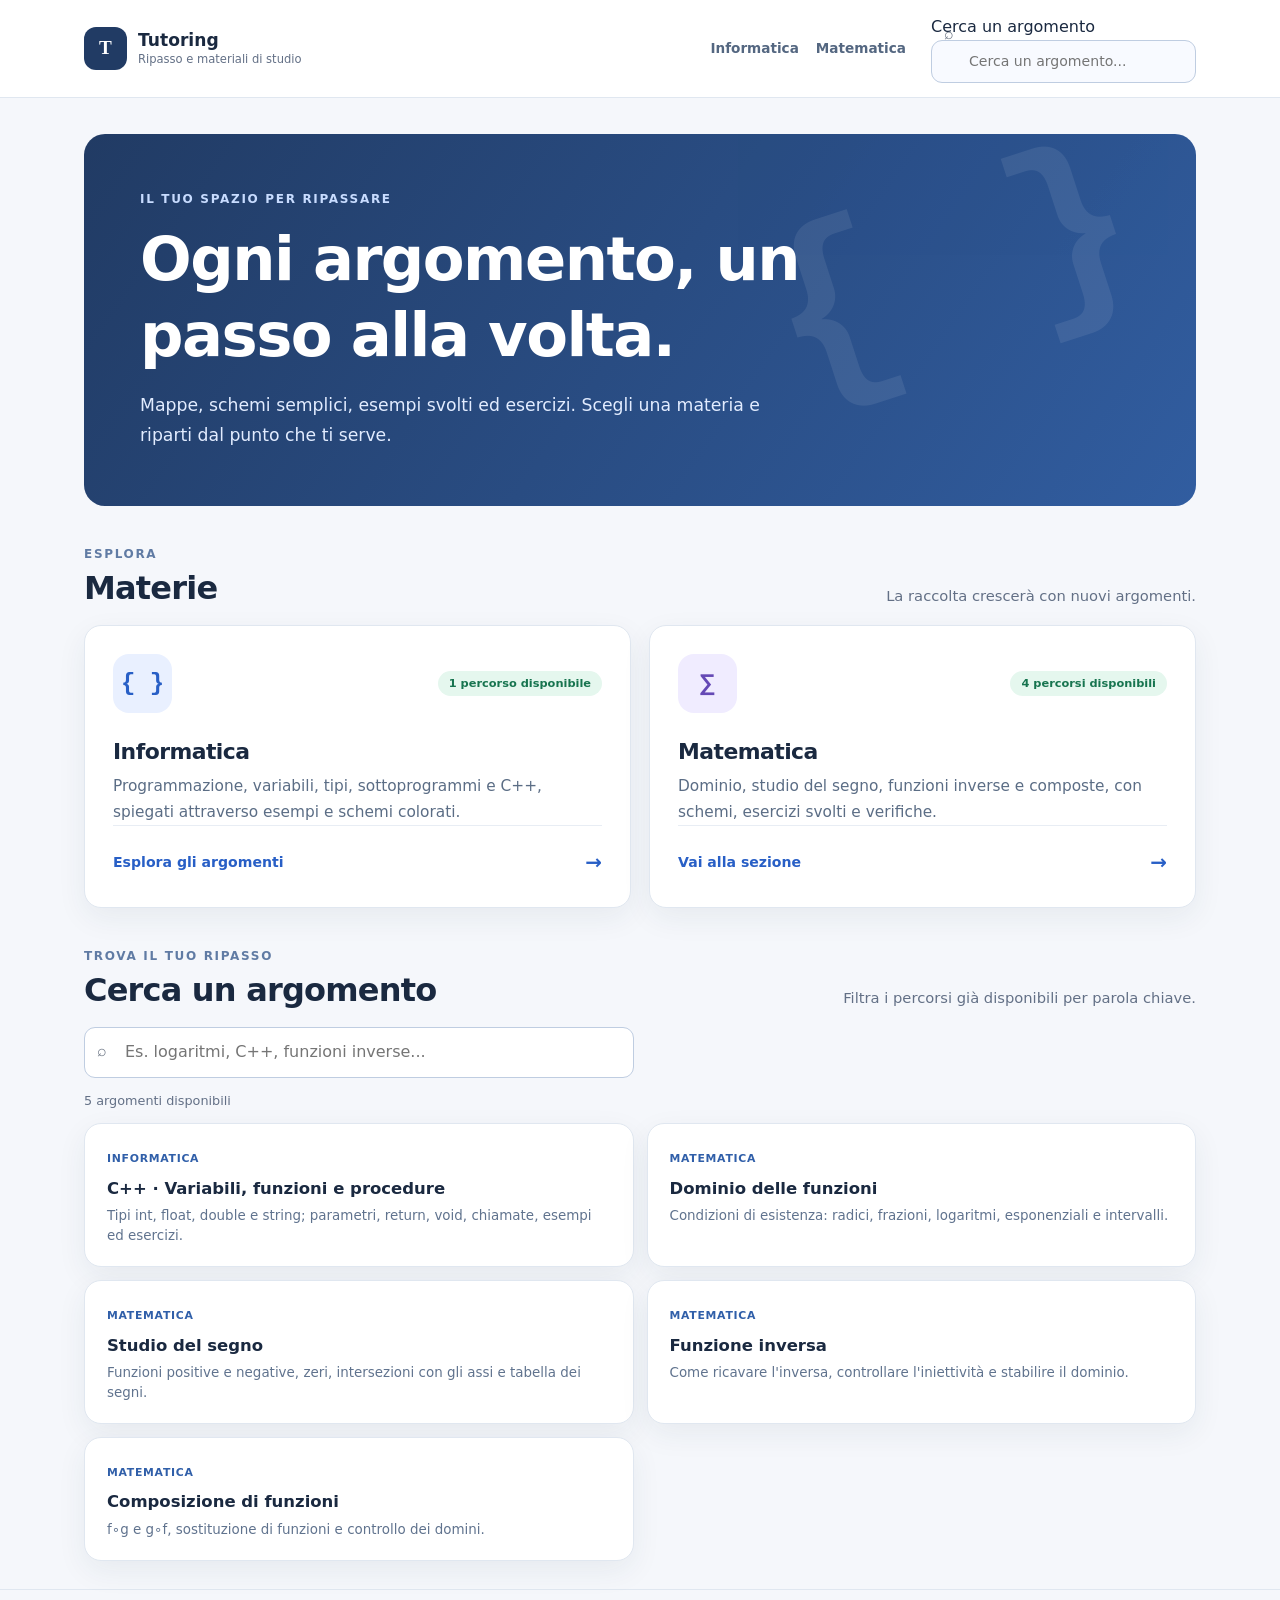
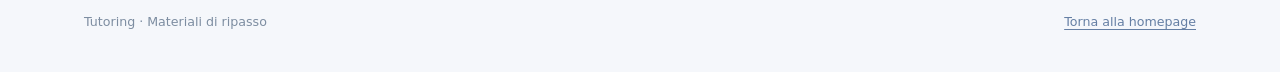
==== commit 40e09e9c: "Unifica homepage e attiva ricerca tra tutti gli argomenti" ====
--- a/index.html
+++ b/index.html
@@ -6,89 +6,21 @@
 <meta name="theme-color" content="#f5f7fb">
 <meta name="description" content="Materiali di ripasso organizzati per materia: informatica, matematica e futuri percorsi.">
 <title>Ripasso per materia | Tutoring</title>
-<style>
-:root{--bg:#f5f7fb;--paper:#ffffff;--ink:#1a2940;--muted:#637086;--border:#e0e7f0;--blue:#285fc6;--blue-pale:#e9f0ff;--green:#17744f;--green-pale:#e5f7ee;--purple:#6549b5;--purple-pale:#f0ecff;--shadow:0 13px 35px rgba(37,54,81,.065)}
-*{box-sizing:border-box}
-html{scroll-behavior:smooth}
-body{margin:0;background:var(--bg);color:var(--ink);font:16px/1.65 system-ui,-apple-system,"Segoe UI",Arial,sans-serif}
-a{color:var(--blue);text-decoration-thickness:1px;text-underline-offset:3px}
-a:focus-visible{outline:3px solid #72a0ff;outline-offset:5px;border-radius:5px}
-.shell{max-width:1120px;margin:auto;padding:0 24px}
-header{background:rgba(255,255,255,.93);border-bottom:1px solid var(--border)}
-.header-inner{min-height:82px;display:flex;justify-content:space-between;align-items:center;gap:22px}
-.brand{display:flex;align-items:center;gap:12px;text-decoration:none;color:var(--ink);font-size:1.13rem;font-weight:800;line-height:1.25}
-.logo{display:grid;place-items:center;width:43px;height:43px;border-radius:13px;background:#1e3556;color:white;font:800 1.12rem ui-monospace,Consolas,monospace}
-.brand small{display:block;font-size:.73rem;color:var(--muted);font-weight:500}
-.headnav{display:flex;gap:24px;align-items:center;flex-wrap:wrap;font-size:.89rem;font-weight:700}
-.headnav a{color:#52657f;text-decoration:none}
-.headnav a:hover{color:var(--blue)}
-main{padding-bottom:60px}
-.hero{margin:36px 0 26px;background:linear-gradient(120deg,#213b64,#315da0);border-radius:22px;padding:clamp(28px,5vw,56px);color:#fff;position:relative;overflow:hidden}
-.hero:after{content:'{ }';position:absolute;right:5%;top:10%;font:800 clamp(7rem,18vw,13rem)/1 ui-monospace,Consolas,monospace;opacity:.08;transform:rotate(-18deg);pointer-events:none}
-.hero .kicker{color:#bed6ff}
-.kicker{text-transform:uppercase;letter-spacing:.14em;font-size:.75rem;font-weight:850}
-h1,h2,h3{line-height:1.25;letter-spacing:-.025em}
-h1{font-size:clamp(2.2rem,5.2vw,3.8rem);margin:13px 0 17px;max-width:790px}
-.hero p{color:#e2edff;max-width:650px;font-size:1.08rem;margin:0;line-height:1.7}
-.crumbs{margin-top:28px;display:flex;gap:9px;align-items:center;color:#7889a2;font-size:.83rem}
-.crumbs a{color:#4d6b99;text-decoration:none}
-.crumbs a:hover{text-decoration:underline}
-.section-head{display:flex;align-items:end;justify-content:space-between;gap:20px;margin:39px 0 17px}
-.section-head h2{margin:3px 0 0;font-size:clamp(1.5rem,2.7vw,2rem)}
-.section-head p{color:var(--muted);margin:0;font-size:.92rem}
-.grid{display:grid;grid-template-columns:repeat(2,minmax(0,1fr));gap:18px}
-.card{display:flex;flex-direction:column;min-width:0;background:var(--paper);border:1px solid var(--border);border-radius:19px;padding:28px;box-shadow:var(--shadow)}
-a.card{text-decoration:none;color:var(--ink);transition:border-color .17s,transform .17s,box-shadow .17s}
-a.card:hover{border-color:#95b7ee;transform:translateY(-3px);box-shadow:0 16px 38px rgba(37,54,81,.1)}
-.card-top{display:flex;align-items:center;justify-content:space-between;gap:16px}
-.card-symbol{display:grid;place-items:center;width:59px;height:59px;border-radius:16px;font:750 1.5rem ui-monospace,Consolas,monospace}
-.card-symbol.blue{background:var(--blue-pale);color:var(--blue)}
-.card-symbol.purple{background:var(--purple-pale);color:var(--purple)}
-.pill{display:inline-block;border-radius:100px;padding:5px 11px;font-size:.71rem;line-height:1.3;font-weight:800;white-space:nowrap}
-.pill.ready{background:var(--green-pale);color:var(--green)}
-.pill.soon{background:#eef1f6;color:#67768e}
-.card h3{font-size:1.37rem;margin:25px 0 9px}
-.card p{font-size:.96rem;line-height:1.65;color:#5b6d85;margin:0}
-.card .card-bottom{display:flex;justify-content:space-between;align-items:center;gap:12px;border-top:1px solid #e8edf4;margin-top:auto;padding-top:20px;font-weight:800;font-size:.88rem;color:var(--blue)}
-.card-bottom .subtext{color:#7b899f;font-size:.76rem;font-weight:600}
-.arrow{font-size:1.25rem}
-.feature{margin-top:18px;background:#fff;border:1px solid var(--border);border-radius:19px;padding:25px 28px;display:grid;grid-template-columns:1fr auto;gap:18px;align-items:center}
-.feature .kicker{color:#5f78a3}
-.feature h3{font-size:1.28rem;margin:6px 0 7px}
-.feature p{color:#586b84;margin:0;max-width:710px;font-size:.91rem}
-.cta{display:inline-flex;justify-content:center;align-items:center;gap:10px;border-radius:11px;padding:11px 18px;background:var(--blue);color:#fff;text-decoration:none;font-size:.88rem;font-weight:800;white-space:nowrap}
-.cta:hover{background:#184baf}
-.cta.secondary{background:#ecf2ff;color:#2054aa}
-.cta.secondary:hover{background:#dce8ff}
-.topic-group{display:grid;gap:14px;margin-top:20px}
-.topic{display:flex;align-items:center;gap:18px;border:1px solid var(--border);background:#fff;padding:20px 23px;border-radius:17px;text-decoration:none;color:var(--ink);box-shadow:var(--shadow);transition:border-color .17s,transform .17s}
-.topic:hover{border-color:#9ebbe7;transform:translateY(-2px)}
-.topic-num{width:45px;height:45px;flex:none;display:grid;place-items:center;border-radius:12px;background:var(--blue-pale);color:var(--blue);font:800 1rem ui-monospace,monospace}
-.topic-main{flex:1;min-width:0}
-.topic h3{font-size:1.1rem;margin:0 0 5px}
-.topic p{font-size:.86rem;line-height:1.5;color:#64758c;margin:0}
-.topic .arrow{color:var(--blue)}
-.empty{background:#fff;border:1px dashed #b7c5d8;border-radius:18px;padding:30px;margin-top:23px;color:#5d6e84}
-.empty strong{display:block;color:var(--ink);font-size:1.03rem}
-.empty p{margin:6px 0 0}
-footer{border-top:1px solid var(--border);padding:22px 0 40px;color:#8290a3;font-size:.79rem}
-footer .shell{display:flex;justify-content:space-between;gap:12px;flex-wrap:wrap}
-footer a{color:#657fa4}
-@media(max-width:710px){.shell{padding:0 16px}.header-inner{min-height:72px}.headnav{gap:13px;font-size:.8rem}.hero{margin-top:19px;border-radius:17px;padding:27px 23px}.hero:after{font-size:7rem;top:38%;right:-3%}.hero p{font-size:.98rem}.grid{grid-template-columns:1fr;gap:13px}.card{padding:23px}.card h3{margin-top:18px}.section-head{margin-top:30px;display:block}.section-head p{margin-top:7px}.feature{grid-template-columns:1fr;padding:23px}.feature .cta{justify-self:start}.topic{padding:18px 16px;gap:12px}.topic-num{height:40px;width:40px}.topic .pill{display:none}}
-@media(prefers-reduced-motion:reduce){html{scroll-behavior:auto}a.card,.topic{transition:none}}
-</style>
+<link rel="stylesheet" href="assets/landing.css">
+<link rel="stylesheet" href="assets/site.css">
+<script defer src="assets/site.js" data-root="./"></script>
 </head>
 <body>
-<header><div class="shell header-inner"><a class="brand" href="./" aria-label="Tutoring, torna alla pagina iniziale"><span class="logo">T</span><span>Tutoring<small>Ripasso e materiali di studio</small></span></a><nav class="headnav" aria-label="Navigazione"><a href="./#materie">Materie</a><a href="./#percorsi">Percorsi</a></nav></div></header>
 <main class="shell">
 <section class="hero" aria-labelledby="titolo"><div class="kicker">Il tuo spazio per ripassare</div><h1 id="titolo">Ogni argomento, un passo alla volta.</h1><p>Mappe, schemi semplici, esempi svolti ed esercizi. Scegli una materia e riparti dal punto che ti serve.</p></section>
 <section id="materie" aria-labelledby="titolo-materie"><div class="section-head"><div><div class="kicker" style="color:#607ba4">Esplora</div><h2 id="titolo-materie">Materie</h2></div><p>La raccolta crescerà con nuovi argomenti.</p></div>
 <div class="grid">
 <a class="card" href="informatica/"><div class="card-top"><span class="card-symbol blue" aria-hidden="true">{ }</span><span class="pill ready">1 percorso disponibile</span></div><h3>Informatica</h3><p>Programmazione, variabili, tipi, sottoprogrammi e C++, spiegati attraverso esempi e schemi colorati.</p><div class="card-bottom"><span>Esplora gli argomenti</span><span class="arrow" aria-hidden="true">→</span></div></a>
-<a class="card" href="matematica/"><div class="card-top"><span class="card-symbol purple" aria-hidden="true">∑</span><span class="pill soon">In preparazione</span></div><h3>Matematica</h3><p>Una sezione dedicata ai ripassi di matematica, pronta ad accogliere mappe, formule ed esercizi.</p><div class="card-bottom"><span>Vai alla sezione</span><span class="arrow" aria-hidden="true">→</span></div></a>
+<a class="card" href="matematica/"><div class="card-top"><span class="card-symbol purple" aria-hidden="true">∑</span><span class="pill ready">4 percorsi disponibili</span></div><h3>Matematica</h3><p>Dominio, studio del segno, funzioni inverse e composte, con schemi, esercizi svolti e verifiche.</p><div class="card-bottom"><span>Vai alla sezione</span><span class="arrow" aria-hidden="true">→</span></div></a>
 </div></section>
-<section id="percorsi" aria-labelledby="titolo-percorsi"><div class="section-head"><div><div class="kicker" style="color:#607ba4">Inizia da qui</div><h2 id="titolo-percorsi">Percorsi disponibili</h2></div></div>
-<div class="feature"><div><div class="kicker">Informatica · C++</div><h3>Variabili, funzioni e procedure</h3><p>Otto lezioni, mappe concettuali, codice numerato e colorato, esempi svolti, simulazioni ed esercizi interattivi.</p></div><a class="cta" href="informatica/cpp-sottoprogrammi/">Apri la guida <span aria-hidden="true">→</span></a></div></section>
+<section id="percorsi" aria-labelledby="titolo-percorsi">
+<div class="section-head"><div><div class="kicker" style="color:#607ba4">Trova il tuo ripasso</div><h2 id="titolo-percorsi">Cerca un argomento</h2></div><p>Filtra i percorsi già disponibili per parola chiave.</p></div>
+<div data-topic-catalog="all"></div></section>
 </main><footer><div class="shell"><span>Tutoring · Materiali di ripasso</span><a href="./">Torna alla homepage</a></div></footer>
 </body>
 </html>
--- a/assets/landing.css
+++ b/assets/landing.css
@@ -0,0 +1,70 @@
+
+:root{--bg:#f5f7fb;--paper:#ffffff;--ink:#1a2940;--muted:#637086;--border:#e0e7f0;--blue:#285fc6;--blue-pale:#e9f0ff;--green:#17744f;--green-pale:#e5f7ee;--purple:#6549b5;--purple-pale:#f0ecff;--shadow:0 13px 35px rgba(37,54,81,.065)}
+*{box-sizing:border-box}
+html{scroll-behavior:smooth}
+body{margin:0;background:var(--bg);color:var(--ink);font:16px/1.65 system-ui,-apple-system,"Segoe UI",Arial,sans-serif}
+a{color:var(--blue);text-decoration-thickness:1px;text-underline-offset:3px}
+a:focus-visible{outline:3px solid #72a0ff;outline-offset:5px;border-radius:5px}
+.shell{max-width:1120px;margin:auto;padding:0 24px}
+header{background:rgba(255,255,255,.93);border-bottom:1px solid var(--border)}
+.header-inner{min-height:82px;display:flex;justify-content:space-between;align-items:center;gap:22px}
+.brand{display:flex;align-items:center;gap:12px;text-decoration:none;color:var(--ink);font-size:1.13rem;font-weight:800;line-height:1.25}
+.logo{display:grid;place-items:center;width:43px;height:43px;border-radius:13px;background:#1e3556;color:white;font:800 1.12rem ui-monospace,Consolas,monospace}
+.brand small{display:block;font-size:.73rem;color:var(--muted);font-weight:500}
+.headnav{display:flex;gap:24px;align-items:center;flex-wrap:wrap;font-size:.89rem;font-weight:700}
+.headnav a{color:#52657f;text-decoration:none}
+.headnav a:hover{color:var(--blue)}
+main{padding-bottom:60px}
+.hero{margin:36px 0 26px;background:linear-gradient(120deg,#213b64,#315da0);border-radius:22px;padding:clamp(28px,5vw,56px);color:#fff;position:relative;overflow:hidden}
+.hero:after{content:'{ }';position:absolute;right:5%;top:10%;font:800 clamp(7rem,18vw,13rem)/1 ui-monospace,Consolas,monospace;opacity:.08;transform:rotate(-18deg);pointer-events:none}
+.hero .kicker{color:#bed6ff}
+.kicker{text-transform:uppercase;letter-spacing:.14em;font-size:.75rem;font-weight:850}
+h1,h2,h3{line-height:1.25;letter-spacing:-.025em}
+h1{font-size:clamp(2.2rem,5.2vw,3.8rem);margin:13px 0 17px;max-width:790px}
+.hero p{color:#e2edff;max-width:650px;font-size:1.08rem;margin:0;line-height:1.7}
+.crumbs{margin-top:28px;display:flex;gap:9px;align-items:center;color:#7889a2;font-size:.83rem}
+.crumbs a{color:#4d6b99;text-decoration:none}
+.crumbs a:hover{text-decoration:underline}
+.section-head{display:flex;align-items:end;justify-content:space-between;gap:20px;margin:39px 0 17px}
+.section-head h2{margin:3px 0 0;font-size:clamp(1.5rem,2.7vw,2rem)}
+.section-head p{color:var(--muted);margin:0;font-size:.92rem}
+.grid{display:grid;grid-template-columns:repeat(2,minmax(0,1fr));gap:18px}
+.card{display:flex;flex-direction:column;min-width:0;background:var(--paper);border:1px solid var(--border);border-radius:19px;padding:28px;box-shadow:var(--shadow)}
+a.card{text-decoration:none;color:var(--ink);transition:border-color .17s,transform .17s,box-shadow .17s}
+a.card:hover{border-color:#95b7ee;transform:translateY(-3px);box-shadow:0 16px 38px rgba(37,54,81,.1)}
+.card-top{display:flex;align-items:center;justify-content:space-between;gap:16px}
+.card-symbol{display:grid;place-items:center;width:59px;height:59px;border-radius:16px;font:750 1.5rem ui-monospace,Consolas,monospace}
+.card-symbol.blue{background:var(--blue-pale);color:var(--blue)}
+.card-symbol.purple{background:var(--purple-pale);color:var(--purple)}
+.pill{display:inline-block;border-radius:100px;padding:5px 11px;font-size:.71rem;line-height:1.3;font-weight:800;white-space:nowrap}
+.pill.ready{background:var(--green-pale);color:var(--green)}
+.pill.soon{background:#eef1f6;color:#67768e}
+.card h3{font-size:1.37rem;margin:25px 0 9px}
+.card p{font-size:.96rem;line-height:1.65;color:#5b6d85;margin:0}
+.card .card-bottom{display:flex;justify-content:space-between;align-items:center;gap:12px;border-top:1px solid #e8edf4;margin-top:auto;padding-top:20px;font-weight:800;font-size:.88rem;color:var(--blue)}
+.card-bottom .subtext{color:#7b899f;font-size:.76rem;font-weight:600}
+.arrow{font-size:1.25rem}
+.feature{margin-top:18px;background:#fff;border:1px solid var(--border);border-radius:19px;padding:25px 28px;display:grid;grid-template-columns:1fr auto;gap:18px;align-items:center}
+.feature .kicker{color:#5f78a3}
+.feature h3{font-size:1.28rem;margin:6px 0 7px}
+.feature p{color:#586b84;margin:0;max-width:710px;font-size:.91rem}
+.cta{display:inline-flex;justify-content:center;align-items:center;gap:10px;border-radius:11px;padding:11px 18px;background:var(--blue);color:#fff;text-decoration:none;font-size:.88rem;font-weight:800;white-space:nowrap}
+.cta:hover{background:#184baf}
+.cta.secondary{background:#ecf2ff;color:#2054aa}
+.cta.secondary:hover{background:#dce8ff}
+.topic-group{display:grid;gap:14px;margin-top:20px}
+.topic{display:flex;align-items:center;gap:18px;border:1px solid var(--border);background:#fff;padding:20px 23px;border-radius:17px;text-decoration:none;color:var(--ink);box-shadow:var(--shadow);transition:border-color .17s,transform .17s}
+.topic:hover{border-color:#9ebbe7;transform:translateY(-2px)}
+.topic-num{width:45px;height:45px;flex:none;display:grid;place-items:center;border-radius:12px;background:var(--blue-pale);color:var(--blue);font:800 1rem ui-monospace,monospace}
+.topic-main{flex:1;min-width:0}
+.topic h3{font-size:1.1rem;margin:0 0 5px}
+.topic p{font-size:.86rem;line-height:1.5;color:#64758c;margin:0}
+.topic .arrow{color:var(--blue)}
+.empty{background:#fff;border:1px dashed #b7c5d8;border-radius:18px;padding:30px;margin-top:23px;color:#5d6e84}
+.empty strong{display:block;color:var(--ink);font-size:1.03rem}
+.empty p{margin:6px 0 0}
+footer{border-top:1px solid var(--border);padding:22px 0 40px;color:#8290a3;font-size:.79rem}
+footer .shell{display:flex;justify-content:space-between;gap:12px;flex-wrap:wrap}
+footer a{color:#657fa4}
+@media(max-width:710px){.shell{padding:0 16px}.header-inner{min-height:72px}.headnav{gap:13px;font-size:.8rem}.hero{margin-top:19px;border-radius:17px;padding:27px 23px}.hero:after{font-size:7rem;top:38%;right:-3%}.hero p{font-size:.98rem}.grid{grid-template-columns:1fr;gap:13px}.card{padding:23px}.card h3{margin-top:18px}.section-head{margin-top:30px;display:block}.section-head p{margin-top:7px}.feature{grid-template-columns:1fr;padding:23px}.feature .cta{justify-self:start}.topic{padding:18px 16px;gap:12px}.topic-num{height:40px;width:40px}.topic .pill{display:none}}
+@media(prefers-reduced-motion:reduce){html{scroll-behavior:auto}a.card,.topic{transition:none}}
--- a/assets/site.css
+++ b/assets/site.css
@@ -0,0 +1,78 @@
+
+/* Tutoring — linguaggio visivo condiviso tra le materie e le lezioni */
+:root{--tut-bg:#f5f7fb;--tut-paper:#fff;--tut-ink:#1a2940;--tut-muted:#637086;--tut-border:#e0e7f0;--tut-blue:#285fc6;--tut-blue-light:#e9f0ff;--tut-shadow:0 10px 30px rgba(37,54,81,.065);--tut-radius:17px}
+body{background:var(--tut-bg);color:var(--tut-ink);font-family:system-ui,-apple-system,"Segoe UI",Arial,sans-serif}
+.tut-sitebar,.tut-sitebar *{box-sizing:border-box}
+.tut-sitebar{background:#fff;border-bottom:1px solid var(--tut-border);position:relative;z-index:30;color:var(--tut-ink)}
+.tut-sitebar-inner{max-width:1160px;padding:14px 24px;margin:0 auto;min-height:75px;display:flex;align-items:center;gap:25px}
+.tut-site-brand{color:var(--tut-ink);text-decoration:none;display:flex;align-items:center;gap:11px;flex:none;line-height:1.25;font-size:1.07rem;font-weight:850}
+.tut-site-brand:hover{color:var(--tut-blue)}
+.tut-site-brand small{display:block;font-size:.72rem;font-weight:500;color:var(--tut-muted)}
+.tut-logo{width:43px;height:43px;border-radius:12px;background:#213b64;color:#fff;display:grid;place-items:center;font:800 1.2rem Georgia,serif;flex:none}
+.tut-site-links{display:flex;gap:17px;align-items:center;margin-left:auto}
+.tut-site-links a{font-size:.85rem;font-weight:750;color:#546781;text-decoration:none;white-space:nowrap;padding:6px 0}
+.tut-site-links a:hover,.tut-site-links a[aria-current="page"]{color:var(--tut-blue)}
+.tut-site-search{width:265px;flex:none;position:relative}
+.tut-site-search input,.tut-filter-input{font:inherit;width:100%;color:var(--tut-ink);padding:11px 13px 11px 37px;line-height:1.3;font-size:.88rem;border:1px solid #bfcde1;background:#f8faff;border-radius:11px;outline:none}
+.tut-site-search input:focus,.tut-filter-input:focus{border-color:#6f9bdf;box-shadow:0 0 0 3px #ddebff;background:#fff}
+.tut-site-search .tut-magnify,.tut-filter-wrap .tut-magnify{position:absolute;left:13px;top:12px;font-size:1.03rem;opacity:.65;line-height:1;pointer-events:none}
+.tut-site-search .tut-results{position:absolute;top:calc(100% + 8px);right:0;width:min(420px,85vw);background:#fff;border:1px solid var(--tut-border);box-shadow:0 17px 40px rgba(22,37,63,.17);border-radius:14px;max-height:410px;overflow:auto;padding:7px;z-index:50}
+.tut-results[hidden]{display:none}
+.tut-result-link{display:block;text-decoration:none;color:var(--tut-ink);padding:12px 13px;border-radius:9px;border:1px solid transparent}
+.tut-result-link:hover,.tut-result-link:focus{background:#f1f6ff;border-color:#d5e3fb}
+.tut-result-link b{display:block;line-height:1.4;font-size:.89rem}
+.tut-result-link small{display:block;font-size:.76rem;line-height:1.5;color:#71829c}
+.tut-search-empty{font-size:.84rem;color:var(--tut-muted);padding:16px 13px}
+.tut-search-caption{font-size:.71rem;color:#7385a2;font-weight:850;text-transform:uppercase;letter-spacing:.1em;padding:6px 12px 5px}
+.tut-catalog{margin:17px 0 28px}
+.tut-filter-wrap{position:relative;max-width:550px}
+.tut-filter-input{background:#fff;padding:14px 15px 14px 40px;font-size:1rem}
+.tut-filter-wrap .tut-magnify{top:16px}
+.tut-filter-status{font-size:.8rem;color:var(--tut-muted);margin:12px 0}
+.tut-catalog-list{display:grid;grid-template-columns:repeat(2,minmax(0,1fr));gap:13px}
+.tut-topic{display:block;border:1px solid var(--tut-border);background:#fff;border-radius:var(--tut-radius);padding:20px 22px;color:var(--tut-ink);box-shadow:var(--tut-shadow);text-decoration:none;min-width:0;transition:transform .15s,border-color .15s}
+.tut-topic:hover{transform:translateY(-2px);border-color:#95b5e7}
+.tut-topic b{font-size:1.03rem;display:block}
+.tut-topic small{display:block;color:#60738e;margin-top:4px;line-height:1.48;font-size:.84rem}
+.tut-topic-category{display:inline-block;font-size:.68rem;color:#305fa9;font-weight:850;letter-spacing:.065em;text-transform:uppercase;margin-bottom:7px}
+.tut-no-match{padding:20px;color:#687b96;border:1px dashed #bbc9dd;border-radius:13px;background:#fff;grid-column:1/-1}
+.tut-catalog-filter[hidden]{display:none!important}
+.tut-catalog-filter-empty[hidden]{display:none!important}
+/* Stessa palette, tipografia, superfici e raggi negli indici e nelle lezioni */
+.shell,.wrap{max-width:1160px}
+body .hero:not(.plain),body .hero.purple,body .hero.orange,body .hero.green{background:linear-gradient(125deg,#213b64,#315da0);color:#fff;border-radius:21px}
+body .hero:not(.plain) p{color:#e2ecff}
+body .hero:not(.plain) .eyebrow,body .hero .kicker{color:#c8dcff}
+body .card,body .panel,body .rule,body .matter,body .feature,body .mapnode,body .topic,body .branch,body .exercise,body .quiz-card{border-radius:var(--tut-radius);border-color:var(--tut-border);box-shadow:var(--tut-shadow)}
+body .card h3,body .panel h3,body .matter h3{color:var(--tut-ink)}
+body .btn.primary,body .button.primary,body .cta{background:var(--tut-blue);border-color:var(--tut-blue);color:#fff}
+body .btn.primary:hover,body .button.primary:hover,body .cta:hover{background:#174daa;color:#fff}
+body footer{color:#7d8da1}
+body .progress-track,body .meter{background:#e5ebf4}
+body .progress-track>span,body .meter>span{background:linear-gradient(90deg,#5489ec,#2ca57a)}
+/* La barra superiore comune sostituisce le intestazioni precedenti. */
+body .layout .sidebar{top:0}
+body .layout .main .content{max-width:1010px}
+body .layout .sidebar .logo{background:#213b64}
+body .layout .code-panel{box-shadow:var(--tut-shadow)}
+/* Ricerca nell'indice delle materie */
+.tut-filterable[hidden]{display:none!important}
+@media(max-width:1080px){
+ .tut-sitebar-inner{gap:16px}
+ .tut-site-links{gap:12px}
+ .tut-site-search{width:235px}
+}
+@media(max-width:760px){
+ .tut-sitebar-inner{padding:10px 14px 12px;display:grid;grid-template-columns:1fr auto;gap:10px;min-height:auto}
+ .tut-logo{width:36px;height:36px;border-radius:10px}
+ .tut-site-brand{font-size:1rem}
+ .tut-site-links{margin:0;gap:12px;justify-self:end}
+ .tut-site-links a{font-size:.77rem}
+ .tut-site-search{width:100%;grid-column:1/-1}
+ .tut-site-search input{width:100%;font-size:.88rem}
+ .tut-site-search .tut-results{width:100%;left:0;right:auto}
+ .tut-catalog-list{grid-template-columns:1fr}
+ .tut-topic{padding:17px}
+}
+@media(max-width:390px){.tut-site-brand small{display:none}.tut-site-links{gap:9px}}
+@media(prefers-reduced-motion:reduce){.tut-topic{transition:none}}
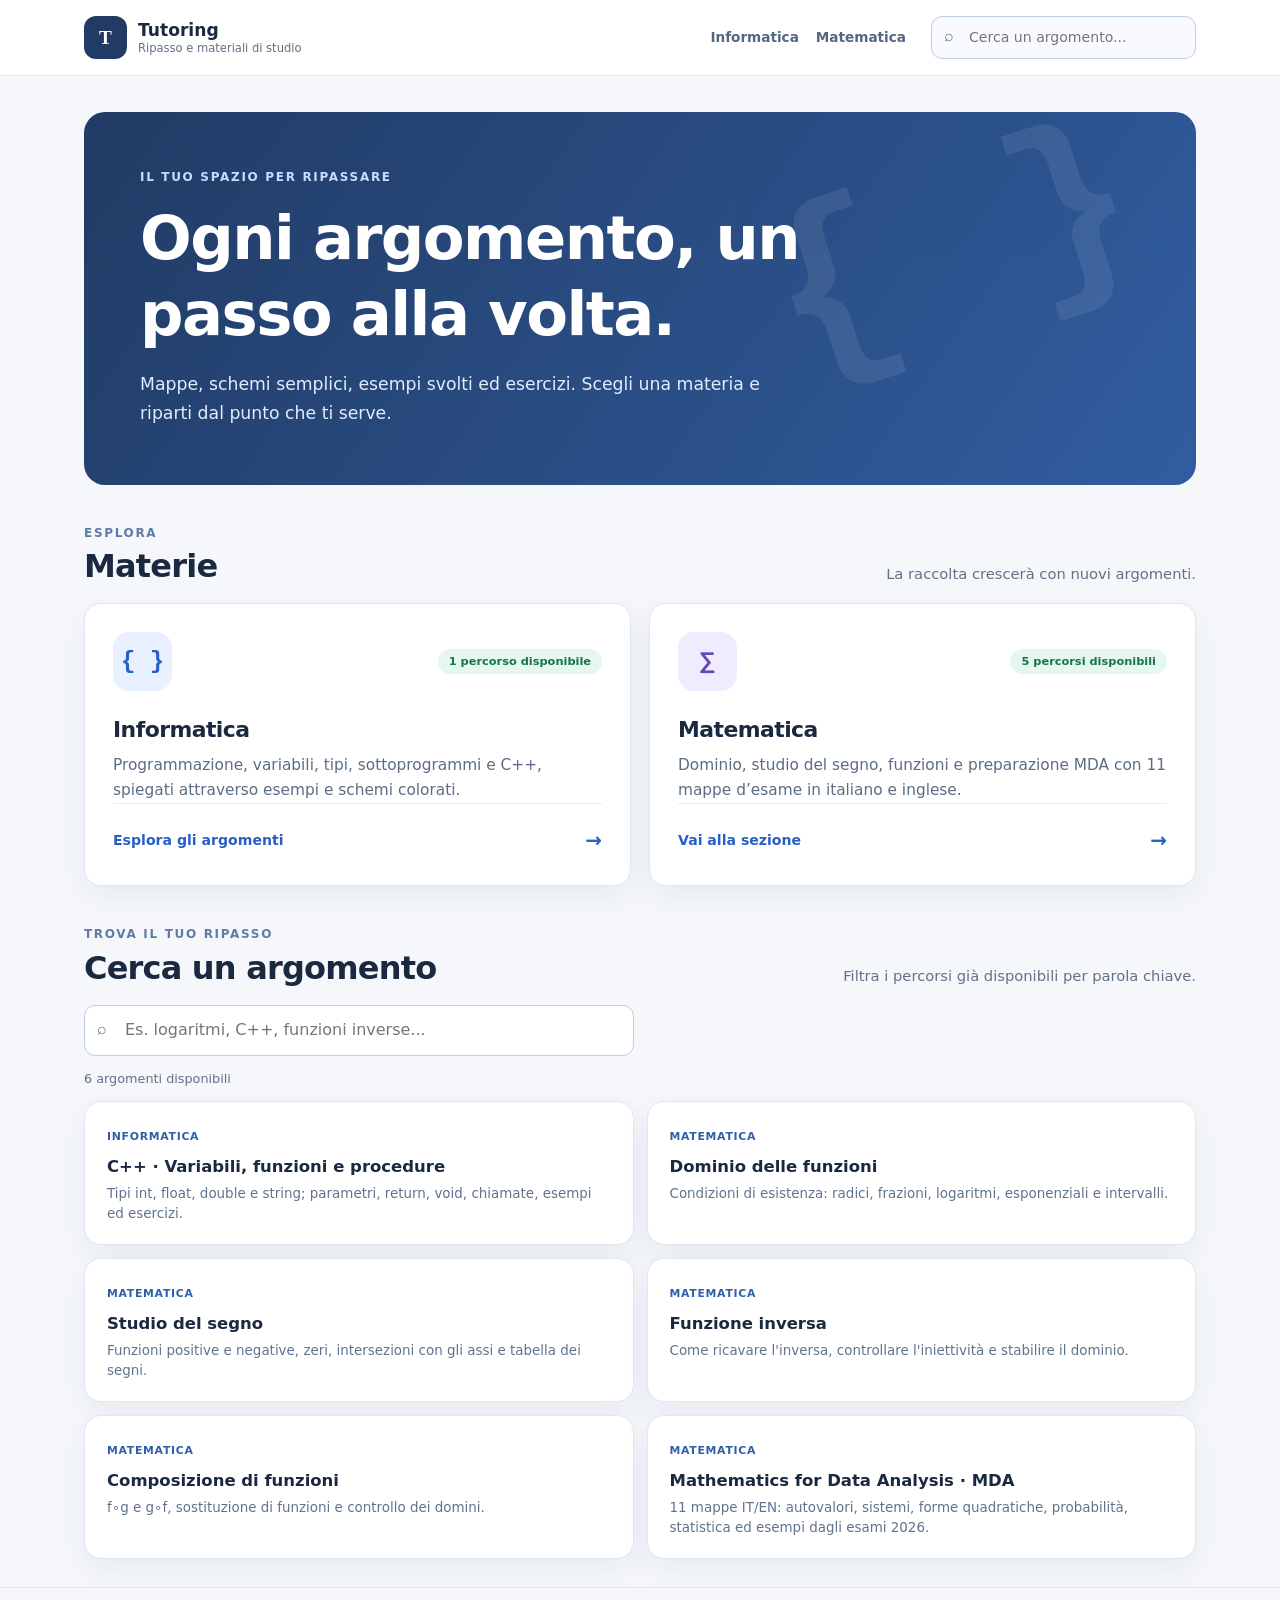
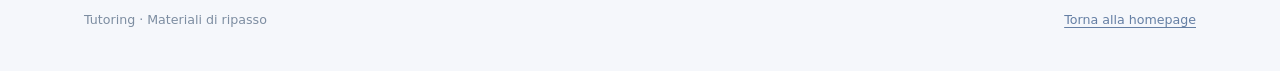
==== commit ea9693e6: "Update homepage to include bilingual MDA exam guide" ====
--- a/index.html
+++ b/index.html
@@ -16,7 +16,7 @@
 <section id="materie" aria-labelledby="titolo-materie"><div class="section-head"><div><div class="kicker" style="color:#607ba4">Esplora</div><h2 id="titolo-materie">Materie</h2></div><p>La raccolta crescerà con nuovi argomenti.</p></div>
 <div class="grid">
 <a class="card" href="informatica/"><div class="card-top"><span class="card-symbol blue" aria-hidden="true">{ }</span><span class="pill ready">1 percorso disponibile</span></div><h3>Informatica</h3><p>Programmazione, variabili, tipi, sottoprogrammi e C++, spiegati attraverso esempi e schemi colorati.</p><div class="card-bottom"><span>Esplora gli argomenti</span><span class="arrow" aria-hidden="true">→</span></div></a>
-<a class="card" href="matematica/"><div class="card-top"><span class="card-symbol purple" aria-hidden="true">∑</span><span class="pill ready">4 percorsi disponibili</span></div><h3>Matematica</h3><p>Dominio, studio del segno, funzioni inverse e composte, con schemi, esercizi svolti e verifiche.</p><div class="card-bottom"><span>Vai alla sezione</span><span class="arrow" aria-hidden="true">→</span></div></a>
+<a class="card" href="matematica/"><div class="card-top"><span class="card-symbol purple" aria-hidden="true">∑</span><span class="pill ready">5 percorsi disponibili</span></div><h3>Matematica</h3><p>Dominio, studio del segno, funzioni e preparazione MDA con 11 mappe d’esame in italiano e inglese.</p><div class="card-bottom"><span>Vai alla sezione</span><span class="arrow" aria-hidden="true">→</span></div></a>
 </div></section>
 <section id="percorsi" aria-labelledby="titolo-percorsi">
 <div class="section-head"><div><div class="kicker" style="color:#607ba4">Trova il tuo ripasso</div><h2 id="titolo-percorsi">Cerca un argomento</h2></div><p>Filtra i percorsi già disponibili per parola chiave.</p></div>
--- a/assets/site.css
+++ b/assets/site.css
@@ -3,6 +3,7 @@
 :root{--tut-bg:#f5f7fb;--tut-paper:#fff;--tut-ink:#1a2940;--tut-muted:#637086;--tut-border:#e0e7f0;--tut-blue:#285fc6;--tut-blue-light:#e9f0ff;--tut-shadow:0 10px 30px rgba(37,54,81,.065);--tut-radius:17px}
 body{background:var(--tut-bg);color:var(--tut-ink);font-family:system-ui,-apple-system,"Segoe UI",Arial,sans-serif}
 .tut-sitebar,.tut-sitebar *{box-sizing:border-box}
+.tut-sr-only{position:absolute!important;width:1px!important;height:1px!important;padding:0!important;margin:-1px!important;overflow:hidden!important;clip:rect(0,0,0,0)!important;white-space:nowrap!important;border:0!important}
 .tut-sitebar{background:#fff;border-bottom:1px solid var(--tut-border);position:relative;z-index:30;color:var(--tut-ink)}
 .tut-sitebar-inner{max-width:1160px;padding:14px 24px;margin:0 auto;min-height:75px;display:flex;align-items:center;gap:25px}
 .tut-site-brand{color:var(--tut-ink);text-decoration:none;display:flex;align-items:center;gap:11px;flex:none;line-height:1.25;font-size:1.07rem;font-weight:850}
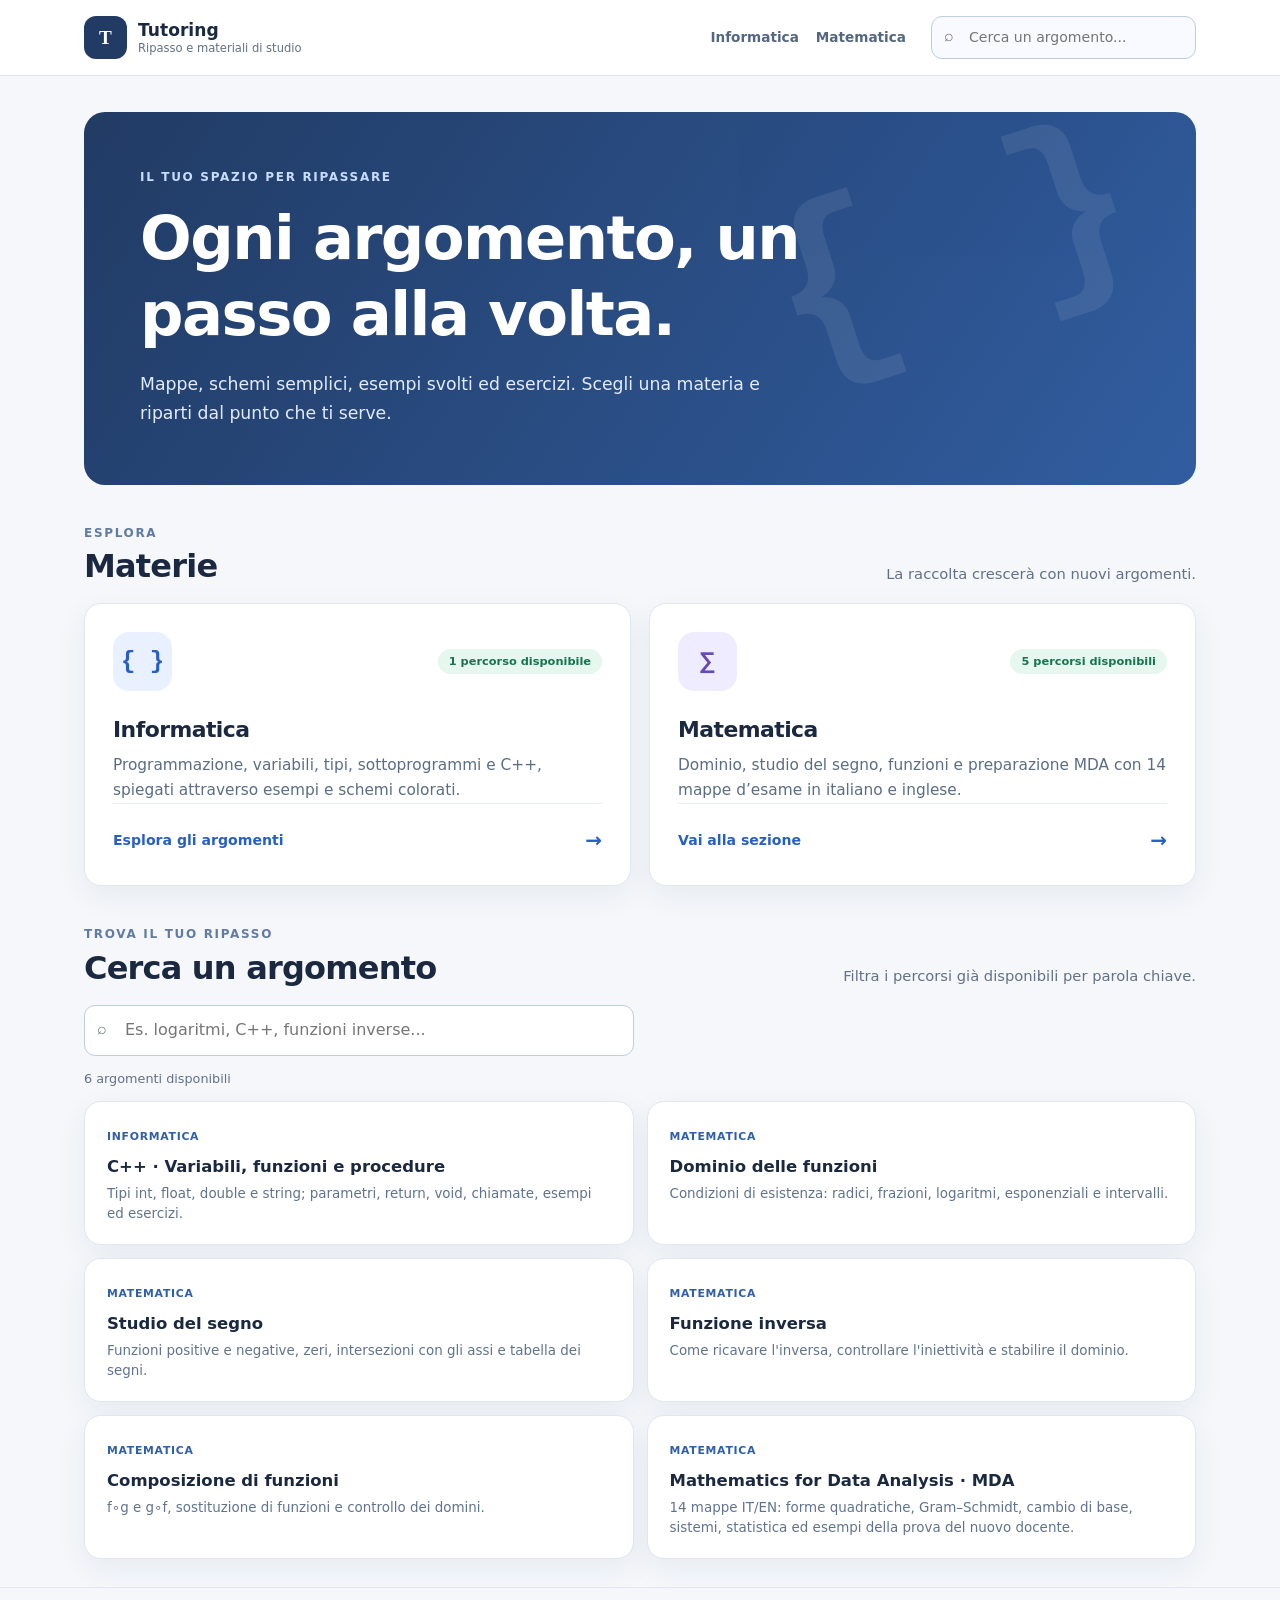
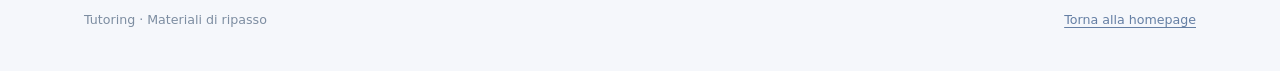
==== commit 4a2b937a: "Update MDA guide references and search keywords" ====
--- a/index.html
+++ b/index.html
@@ -16,7 +16,7 @@
 <section id="materie" aria-labelledby="titolo-materie"><div class="section-head"><div><div class="kicker" style="color:#607ba4">Esplora</div><h2 id="titolo-materie">Materie</h2></div><p>La raccolta crescerà con nuovi argomenti.</p></div>
 <div class="grid">
 <a class="card" href="informatica/"><div class="card-top"><span class="card-symbol blue" aria-hidden="true">{ }</span><span class="pill ready">1 percorso disponibile</span></div><h3>Informatica</h3><p>Programmazione, variabili, tipi, sottoprogrammi e C++, spiegati attraverso esempi e schemi colorati.</p><div class="card-bottom"><span>Esplora gli argomenti</span><span class="arrow" aria-hidden="true">→</span></div></a>
-<a class="card" href="matematica/"><div class="card-top"><span class="card-symbol purple" aria-hidden="true">∑</span><span class="pill ready">5 percorsi disponibili</span></div><h3>Matematica</h3><p>Dominio, studio del segno, funzioni e preparazione MDA con 11 mappe d’esame in italiano e inglese.</p><div class="card-bottom"><span>Vai alla sezione</span><span class="arrow" aria-hidden="true">→</span></div></a>
+<a class="card" href="matematica/"><div class="card-top"><span class="card-symbol purple" aria-hidden="true">∑</span><span class="pill ready">5 percorsi disponibili</span></div><h3>Matematica</h3><p>Dominio, studio del segno, funzioni e preparazione MDA con 14 mappe d’esame in italiano e inglese.</p><div class="card-bottom"><span>Vai alla sezione</span><span class="arrow" aria-hidden="true">→</span></div></a>
 </div></section>
 <section id="percorsi" aria-labelledby="titolo-percorsi">
 <div class="section-head"><div><div class="kicker" style="color:#607ba4">Trova il tuo ripasso</div><h2 id="titolo-percorsi">Cerca un argomento</h2></div><p>Filtra i percorsi già disponibili per parola chiave.</p></div>
